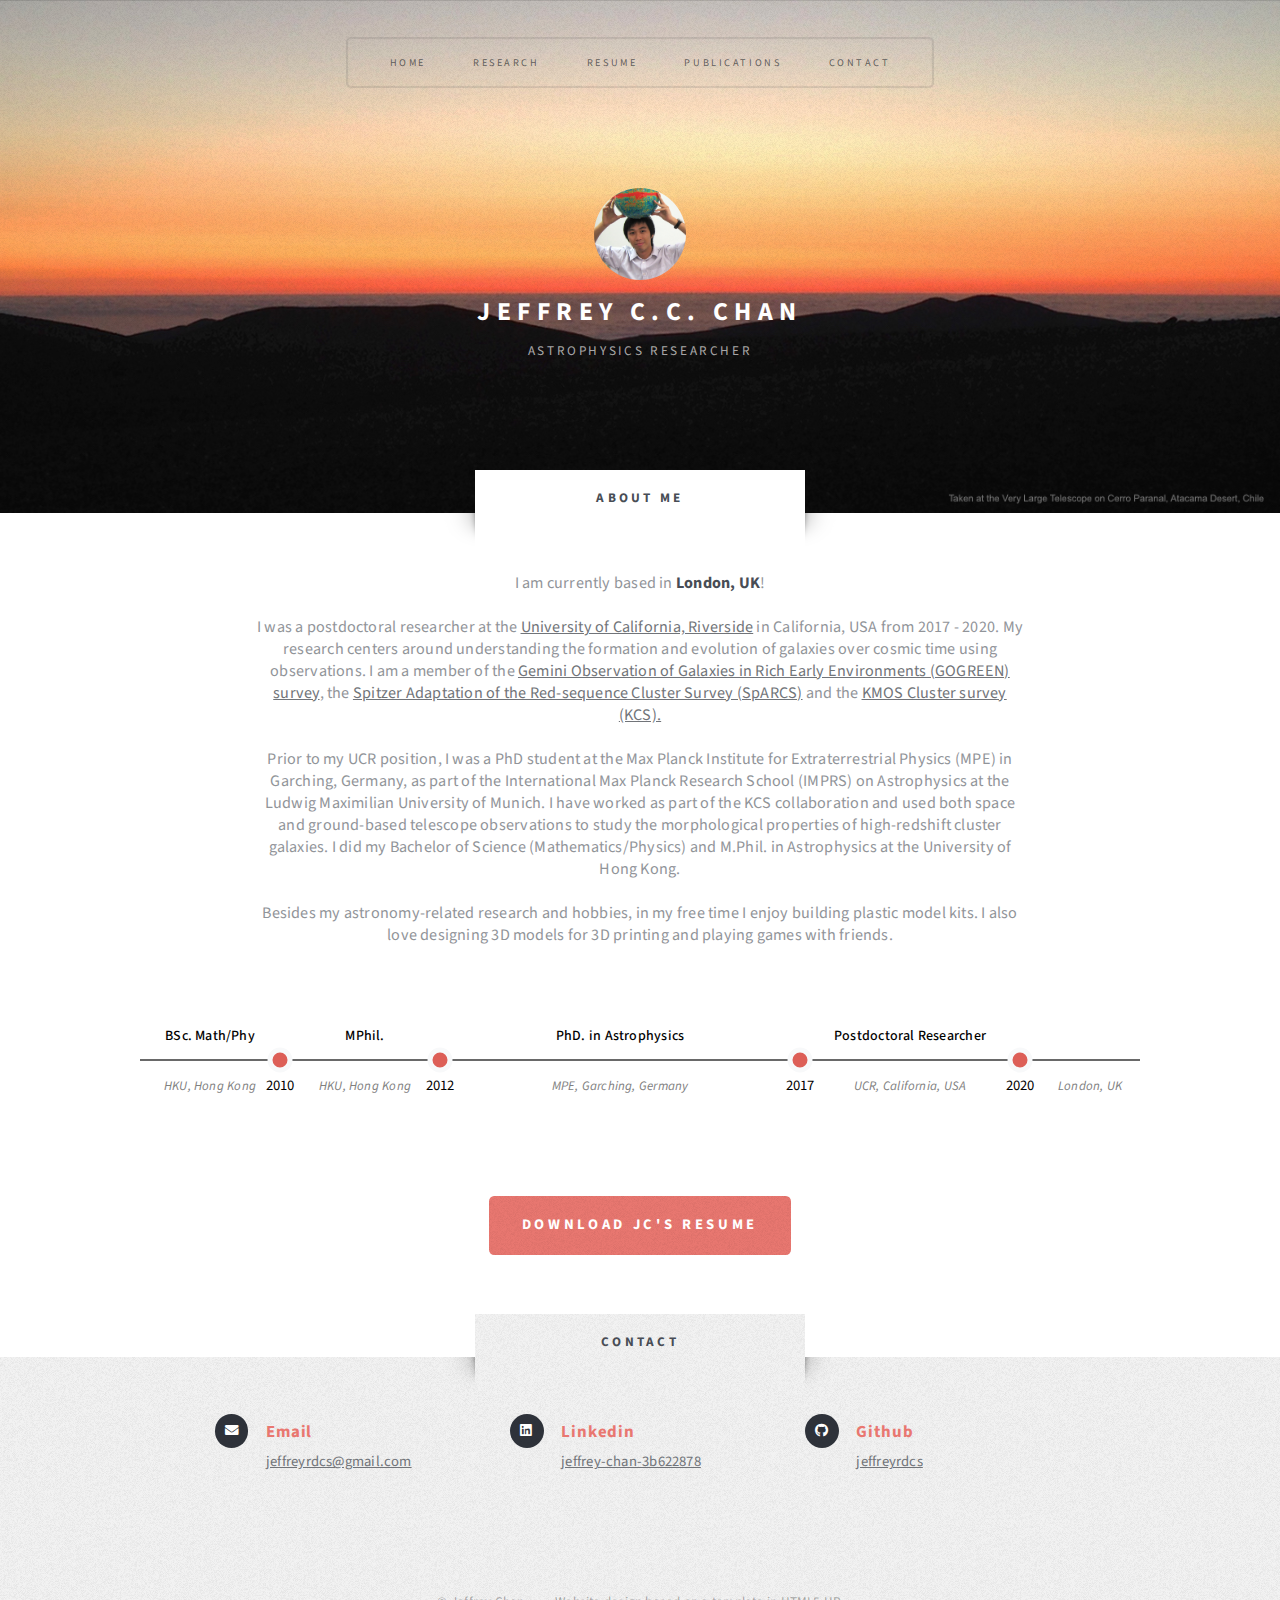
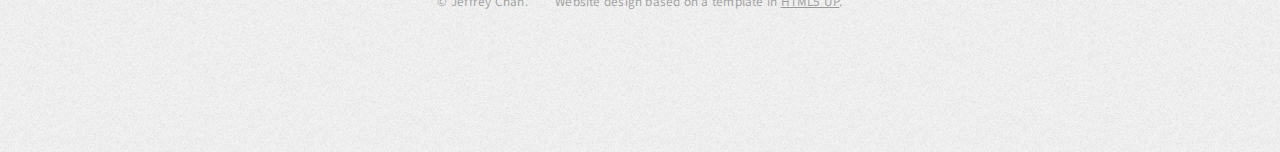
==== index.html @ 95fadc97 "Updated banner, added timeline" ====
<!DOCTYPE HTML>
<!--
	Escape Velocity by HTML5 UP
	html5up.net | @ajlkn
	Free for personal and commercial use under the CCA 3.0 license (html5up.net/license)
-->
<html>
	<head>
		<title>Dr. Jeffrey Chan</title>
		<meta charset="utf-8" />
		<meta name="viewport" content="width=device-width, initial-scale=1, user-scalable=no" />
		<link rel="icon" type="image/png" href="images/favicon.jpg" sizes="16x16" />
		<link rel="stylesheet" href="assets/css/main.css" />
	</head>

	<body class="homepage is-preload">
		<div id="page-wrapper">

			<!-- Header -->
				<section id="header" class="wrapper">

					<!-- Logo -->
						<div id="logo">
							<a href="https://jeffreyccchan.com/" class="image avatar"><img src="images/jchan_weblogo.jpg" alt="" /></a>
							<h1><a href="index.html">Jeffrey C.C. Chan</a></h1>
							<p>Astrophysics Researcher</p>
<!--                             <p>University of California, Riverside</p> -->
						</div>

					<!-- Nav -->
						<nav id="nav">
							<ul>
								<li class="current"><a href="index.html">Home</a></li>
								<li>
									<a href="research.html">Research</a>
									<ul>
										<li><a href="research.html#research_intro">Overview</a></li>
										<li><a href="research.html#research_faintrs">Faint red-sequence galaxies in clusters</a></li>
										<li><a href="research.html#research_masssize">Structural properties of passive galaxies</a></li>
										<li><a href="research.html#research_colorgrad">Color gradients of passive galaxies</a></li>
										<li><a href="research.html#research_ngc1275">Kinematics of the optical nebula in NGC 1275</a></li>
									</ul>
								</li>
								<li><a href="http://jeffreyrdcs.github.io/Resume_2021_J_Chan.pdf" target="_blank">Resume</a></li>
								<li><a href="publications.html">Publications</a></li>
<!-- 								<li><a href="portfolio.html">Portfolio</a></li> -->
								<li><a href="#contact">Contact</a></li>
							</ul>
						</nav>

				</section>




			<!-- Intro -->
				<section id="intro" class="wrapper style2">
					<div class="title">About Me</div>
					<div class="container">
						<p class="style3"> I am currently based in <b>London, UK</b>! </p><br>

						<p class="style3">I was a postdoctoral researcher at the <a href="https://astro.ucr.edu/members/postdocs/" target="_blank">University of California, Riverside</a> in California, USA from 2017 - 2020. My research centers around understanding the formation and evolution of galaxies over cosmic time using observations.
<!-- I am predominantly studying the effect of environment on galaxies in high-redshift galaxy clusters.  -->
						I am a member of the
						<a href="http://gogreensurvey.ca/" target="_blank">Gemini Observation of Galaxies in Rich Early Environments (GOGREEN) survey</a>, the <a href="https://faculty.ucr.edu/~gillianw/SpARCS/index.html" target="_blank">Spitzer Adaptation of the Red-sequence Cluster Survey (SpARCS)</a> and the <a href="https://ui.adsabs.harvard.edu/abs/2016ASPC..507..281H/abstract">KMOS Cluster survey (KCS).</a></p>
						<br>
						<p class="style3">Prior to my UCR position, I was a PhD student at the Max Planck Institute for Extraterrestrial Physics (MPE) in Garching, Germany, as part of the International Max Planck Research School (IMPRS) on Astrophysics at the Ludwig Maximilian University of Munich. I have worked as part of the KCS collaboration and used both space and ground-based telescope observations to study the morphological properties of high-redshift cluster galaxies. I did my Bachelor of Science (Mathematics/Physics) and M.Phil. in Astrophysics at the University of Hong Kong.</p>
<!-- 					 and worked on several research projects supervised by Dr. Jeremy Lim, such as studying the structure of the spectacular filamentary nebula of NGC 1275, the brightest central galaxy of the Perseus cluster. -->
						<br>
						<p class="style3">Besides my astronomy-related research and hobbies, in my free time I enjoy building plastic model kits. I also love designing 3D models for 3D printing and playing games with friends.</p>
					</div>

				    <div class="row hide-if-small" style="padding-top: 5%">
						<div class="col-12 text-center">
							<svg width="1000" height="100">
								<line x1="0" y1="50" x2="1000" y2="50" style="stroke:Dimgray; stroke-width:2" />

								<circle cx="140" cy="50" r="10" stroke="#f8f9fa" stroke-width="5" fill="#dd5f57" />
								<text text-anchor="middle" x="140" y="80" fill="black">2010</text>
								<text font-weight=500 font-size="14" text-anchor="middle" x="70" y="30">BSc. Math/Phy</text>
								<text style="font-style: italic" font-size="13" text-anchor="middle" x="70" y="80" fill="#808080">HKU, Hong Kong</text>

								<circle cx="300" cy="50" r="10" stroke="#f8f9fa" stroke-width="5" fill="#dd5f57" />
								<text text-anchor="middle" x="300" y="80" fill="black">2012</text>
								<text font-weight=500 font-size="14" text-anchor="middle" x="225" y="30">MPhil.</text>
								<text style="font-style: italic" font-size="13" text-anchor="middle" x="225" y="80" fill="#808080">HKU, Hong Kong</text>

								<circle cx="660" cy="50" r="10" stroke="#f8f9fa" stroke-width="5" fill="#dd5f57" />
								<text text-anchor="middle" x="660" y="80" fill="black">2017</text>
								<text font-weight=500 font-size="14" text-anchor="middle" x="480" y="30">PhD. in Astrophysics</text>
								<text style="font-style: italic" font-size="13" text-anchor="middle" x="480" y="80" fill="#808080">MPE, Garching, Germany</text>

								<circle cx="880" cy="50" r="10" stroke="#f8f9fa" stroke-width="5" fill="#dd5f57" />
								<text text-anchor="middle" x="880" y="80" fill="black">2020</text>
								<text font-weight=500 font-size="14" text-anchor="middle" x="770" y="30">Postdoctoral Researcher</text>
								<text style="font-style: italic" font-size="13" text-anchor="middle" x="770" y="80" fill="#808080">UCR, California, USA</text>

								<text font-weight=500 font-size="14" text-anchor="middle" x="950" y="30"></text>
								<text style="font-style: italic" font-size="13" text-anchor="middle" x="950" y="80" fill="#808080">London, UK</text>
				          </svg>
				    </div>

					<div class="container">
						<ul class="actions">
							<li><a href="http://jeffreyrdcs.github.io/Resume_2021_J_Chan.pdf" target="_blank" class="button style1 large">Download JC's Resume</a></li>
							<!-- Curriculum Vitae -->
						</ul>
					</div>





				</section>













			<!-- Footer -->
				<section id="contact" class="wrapper style3">
					<div class="title">Contact</div>
					<div class="container2">
						<div class="row">
							<div class="col-12 col-12-medium">

								<!-- Contact -->
									<section class="feature-list small">
										<div class="row">
											<div class="col-4 col-12-small">
												<section>
													<h3 class="icon solid fa-envelope">Email</h3>
<!-- 													<p> -->
														<a href="mailto: jeffreyrdcs@gmail.com">jeffreyrdcs@gmail.com</a>
<!-- 													</p> -->
<!-- 													<h3 class="icon solid fa-home class-one">Mailing Address</h3>
													<p>
														<strong>Dr. Jeffrey C. C. Chan</strong> <br /> 
														Pierce Hall 2213<br />
														University of California, Riverside<br />
														900 University Ave<br />
														Riverside, CA 92521<br />
														USA<br />
													</p> -->
												</section>
											</div>
											<div class="col-4 col-12-small">
												<section>
<!-- 													<h3 class="icon solid fa-envelope">Email</h3>
													<p>
														<a href="mailto: jeffreyrdcs@gmail.com">jeffreyrdcs AT gmail.com</a>
													</p>-->
													<h3 class="icon brands fa-linkedin">Linkedin</h3>
<!-- 													<p> -->
														<a href="https://www.linkedin.com/in/jeffrey-chan-3b622878/" target="_blank">jeffrey-chan-3b622878</a>
<!-- 													</p> -->
												</section>
											</div>

											<div class="col-4 col-12-small">
												<section>
													<h3 class="icon brands fa-github">Github</h3>
														<a href="https://github.com/jeffreyrdcs/" target="_blank">jeffreyrdcs</a>
												</section>
											</div>


										</div>
									</section>

							</div>
						</div>
						<div id="copyright">
							<ul>
								<li>&copy; Jeffrey Chan.</li><li>Website design based on a template in <a href="http://html5up.net">HTML5 UP</a>.</li>
							</ul>
						</div>
					</div>
				</section>

		</div>

		<!-- Scripts -->
			<script src="assets/js/jquery.min.js"></script>
			<script src="assets/js/jquery.dropotron.min.js"></script>
			<script src="assets/js/browser.min.js"></script>
			<script src="assets/js/breakpoints.min.js"></script>
			<script src="assets/js/util.js"></script>
			<script src="assets/js/main.js"></script>

	</body>
</html>
---- assets/css/main.css ----
@import url("fontawesome-all.min.css");
@import url("https://fonts.googleapis.com/css?family=Source+Sans+Pro:400,400italic,700,900");

/*
	Escape Velocity by HTML5 UP
	html5up.net | @ajlkn
	Free for personal and commercial use under the CCA 3.0 license (html5up.net/license)
*/

html, body, div, span, applet, object,
iframe, h1, h2, h3, h4, h5, h6, p, blockquote,
pre, a, abbr, acronym, address, big, cite,
code, del, dfn, em, img, ins, kbd, q, s, samp,
small, strike, strong, sub, sup, tt, var, b,
u, i, center, dl, dt, dd, ol, ul, li, fieldset,
form, label, legend, table, caption, tbody,
tfoot, thead, tr, th, td, article, aside,
canvas, details, embed, figure, figcaption,
footer, header, hgroup, menu, nav, output, ruby,
section, summary, time, mark, audio, video {
	margin: 0;
	padding: 0;
	border: 0;
	font-size: 100%;
	font: inherit;
	vertical-align: baseline;}

article, aside, details, figcaption, figure,
footer, header, hgroup, menu, nav, section {
	display: block;}

body {
	line-height: 1;
}

ol, ul {
	list-style: none;
}

blockquote, q {
	quotes: none;
}

	blockquote:before, blockquote:after, q:before, q:after {
		content: '';
		content: none;
	}

table {
	border-collapse: collapse;
	border-spacing: 0;
}

body {
	-webkit-text-size-adjust: none;
}

mark {
	background-color: transparent;
	color: inherit;
}

input::-moz-focus-inner {
	border: 0;
	padding: 0;
}

input, select, textarea {
	-moz-appearance: none;
	-webkit-appearance: none;
	-ms-appearance: none;
	appearance: none;
}

.figure { display: table; }


.figcaption { display: table-caption; caption-side: bottom ; }


/* Basic */

	@-ms-viewport {
		width: device-width;
	}

	html {
		box-sizing: border-box;
	}

	*, *:before, *:after {
		box-sizing: inherit;
	}

	body.is-preload *, body.is-preload *:before, body.is-preload *:after {
		-moz-animation: none !important;
		-webkit-animation: none !important;
		-ms-animation: none !important;
		animation: none !important;
		-moz-transition: none !important;
		-webkit-transition: none !important;
		-ms-transition: none !important;
		transition: none !important;
	}

	body, input, textarea, select {
		font-family: 'Source Sans Pro', sans-serif;
		font-weight: 400;
		color: #919499;
		font-size: 14pt;
		line-height: 1.75em;
		letter-spacing: 0.025em;
	}

	h1, h2, h3, h4, h5, h6 {
		font-weight: 700;
		color: #484d55;
	}

		h1 a, h2 a, h3 a, h4 a, h5 a, h6 a {
			color: inherit;
			text-decoration: none;
		}

	a {
		-moz-transition: color .25s ease-in-out;
		-webkit-transition: color .25s ease-in-out;
		-ms-transition: color .25s ease-in-out;
		transition: color .25s ease-in-out;
		text-decoration: underline;
		color: #717479;
	}

		a:hover {
			text-decoration: none;
		}

	strong, b {
		font-weight: 700;
		color: #484d55;
	}

	blockquote {
		border-left: solid 0.5em #ddd;
		padding: 1em 0 1em 2em;
		font-style: italic;
	}

	em, i {
		font-style: italic;
	}

	hr {
		border: 0;
		border-top: solid 1px #ddd;
		margin: 2em 0 2em 0;
	}

	sub {
		position: relative;
		top: 0.5em;
		font-size: 0.8em;
	}

	sup {
		position: relative;
		top: -0.5em;
		font-size: 0.8em;
	}

	.nobr {
		white-space: nowrap;
	}

	br.clear {
		clear: both;
	}

	p, ul, ol, dl, table, blockquote, form {
		margin-bottom: 2em;
	}

/* Container */

	.container {
		margin: 0 auto;
		max-width: 80%;
		width: 68em;
		text-align: center;
	}

		@media screen and (max-width: 1680px) {

			.container {
				width: 70em;
			}

		}

		@media screen and (max-width: 1280px) {

			.container {
				width: calc(100% - 100px);
			}

		}

		@media screen and (max-width: 980px) {

			.container {
				width: calc(100% - 100px);
			}

		}

		@media screen and (max-width: 736px) {

			.container {
				width: calc(100% - 40px);
			}

		}


	.container2 {
		margin: 0 auto;
		max-width: 100%;
		width: 68em;
	}

		@media screen and (max-width: 1680px) {

			.container2 {
				width: 70em;
			}

		}

		@media screen and (max-width: 1280px) {

			.container2 {
				width: calc(100% - 100px);
			}

		}

		@media screen and (max-width: 980px) {

			.container2 {
				width: calc(100% - 100px);
			}

		}

		@media screen and (max-width: 736px) {

			.container2 {
				width: calc(100% - 40px);
			}

		}


/* Row */

	.row {
		display: flex;
		flex-wrap: wrap;
		box-sizing: border-box;
		align-items: stretch;
	}

		.row > * {
			box-sizing: border-box;
		}

		.row.gtr-uniform > * > :last-child {
			margin-bottom: 0;
		}

		.row.aln-left {
			justify-content: flex-start;
		}

		.row.aln-center {
			justify-content: center;
		}

		.row.aln-right {
			justify-content: flex-end;
		}

		.row.aln-top {
			align-items: flex-start;
		}

		.row.aln-middle {
			align-items: center;
		}

		.row.aln-bottom {
			align-items: flex-end;
		}

		.row > .imp {
			order: -1;
		}

		.row > .col-1 {
			width: 8.33333%;
		}

		.row > .off-1 {
			margin-left: 8.33333%;
		}

		.row > .col-2 {
			width: 16.66667%;
		}

		.row > .off-2 {
			margin-left: 16.66667%;
		}

		.row > .col-3 {
			width: 25%;
		}

		.row > .off-3 {
			margin-left: 25%;
		}

		.row > .col-4 {
			width: 33.33333%;
		}

		.row > .off-4 {
			margin-left: 33.33333%;
		}

		.row > .col-5 {
			width: 41.66667%;
		}

		.row > .off-5 {
			margin-left: 41.66667%;
		}

		.row > .col-6 {
			width: 50%;
		}

		.row > .off-6 {
			margin-left: 50%;
		}

		.row > .col-7 {
			width: 58.33333%;
		}

		.row > .off-7 {
			margin-left: 58.33333%;
		}

		.row > .col-8 {
			width: 66.66667%;
		}

		.row > .off-8 {
			margin-left: 66.66667%;
		}

		.row > .col-9 {
			width: 75%;
		}

		.row > .off-9 {
			margin-left: 75%;
		}

		.row > .col-10 {
			width: 83.33333%;
		}

		.row > .off-10 {
			margin-left: 83.33333%;
		}

		.row > .col-11 {
			width: 91.66667%;
		}

		.row > .off-11 {
			margin-left: 91.66667%;
		}

		.row > .col-12 {
			width: 100%;
		}

		.row > .off-12 {
			margin-left: 100%;
		}

		.row.gtr-0 {
			margin-top: 0px;
			margin-left: 0px;
		}

			.row.gtr-0 > * {
				padding: 0px 0 0 0px;
			}

			.row.gtr-0.gtr-uniform {
				margin-top: 0px;
			}

				.row.gtr-0.gtr-uniform > * {
					padding-top: 0px;
				}

		.row.gtr-25 {
			margin-top: -12.5px;
			margin-left: -12.5px;
		}

			.row.gtr-25 > * {
				padding: 12.5px 0 0 12.5px;
			}

			.row.gtr-25.gtr-uniform {
				margin-top: -12.5px;
			}

				.row.gtr-25.gtr-uniform > * {
					padding-top: 12.5px;
				}

		.row.gtr-50 {
			margin-top: -25px;
			margin-left: -25px;
		}

			.row.gtr-50 > * {
				padding: 25px 0 0 25px;
			}

			.row.gtr-50.gtr-uniform {
				margin-top: -25px;
			}

				.row.gtr-50.gtr-uniform > * {
					padding-top: 25px;
				}

		.row {
			margin-top: -50px;
			margin-left: -50px;
		}

			.row > * {
				padding: 50px 0 0 50px;
			}

			.row.gtr-uniform {
				margin-top: -50px;
			}

				.row.gtr-uniform > * {
					padding-top: 50px;
				}

		.row.gtr-150 {
			margin-top: -75px;
			margin-left: -75px;
		}

			.row.gtr-150 > * {
				padding: 75px 0 0 75px;
			}

			.row.gtr-150.gtr-uniform {
				margin-top: -75px;
			}

				.row.gtr-150.gtr-uniform > * {
					padding-top: 75px;
				}

		.row.gtr-200 {
			margin-top: -100px;
			margin-left: -100px;
		}

			.row.gtr-200 > * {
				padding: 100px 0 0 100px;
			}

			.row.gtr-200.gtr-uniform {
				margin-top: -100px;
			}

				.row.gtr-200.gtr-uniform > * {
					padding-top: 100px;
				}

		@media screen and (max-width: 1680px) {

			.row {
				display: flex;
				flex-wrap: wrap;
				box-sizing: border-box;
				align-items: stretch;
			}

				.row > * {
					box-sizing: border-box;
				}

				.row.gtr-uniform > * > :last-child {
					margin-bottom: 0;
				}

				.row.aln-left {
					justify-content: flex-start;
				}

				.row.aln-center {
					justify-content: center;
				}

				.row.aln-right {
					justify-content: flex-end;
				}

				.row.aln-top {
					align-items: flex-start;
				}

				.row.aln-middle {
					align-items: center;
				}

				.row.aln-bottom {
					align-items: flex-end;
				}

				.row > .imp-xlarge {
					order: -1;
				}

				.row > .col-1-xlarge {
					width: 8.33333%;
				}

				.row > .off-1-xlarge {
					margin-left: 8.33333%;
				}

				.row > .col-2-xlarge {
					width: 16.66667%;
				}

				.row > .off-2-xlarge {
					margin-left: 16.66667%;
				}

				.row > .col-3-xlarge {
					width: 25%;
				}

				.row > .off-3-xlarge {
					margin-left: 25%;
				}

				.row > .col-4-xlarge {
					width: 33.33333%;
				}

				.row > .off-4-xlarge {
					margin-left: 33.33333%;
				}

				.row > .col-5-xlarge {
					width: 41.66667%;
				}

				.row > .off-5-xlarge {
					margin-left: 41.66667%;
				}

				.row > .col-6-xlarge {
					width: 50%;
				}

				.row > .off-6-xlarge {
					margin-left: 50%;
				}

				.row > .col-7-xlarge {
					width: 58.33333%;
				}

				.row > .off-7-xlarge {
					margin-left: 58.33333%;
				}

				.row > .col-8-xlarge {
					width: 66.66667%;
				}

				.row > .off-8-xlarge {
					margin-left: 66.66667%;
				}

				.row > .col-9-xlarge {
					width: 75%;
				}

				.row > .off-9-xlarge {
					margin-left: 75%;
				}

				.row > .col-10-xlarge {
					width: 83.33333%;
				}

				.row > .off-10-xlarge {
					margin-left: 83.33333%;
				}

				.row > .col-11-xlarge {
					width: 91.66667%;
				}

				.row > .off-11-xlarge {
					margin-left: 91.66667%;
				}

				.row > .col-12-xlarge {
					width: 100%;
				}

				.row > .off-12-xlarge {
					margin-left: 100%;
				}

				.row.gtr-0 {
					margin-top: 0px;
					margin-left: 0px;
				}

					.row.gtr-0 > * {
						padding: 0px 0 0 0px;
					}

					.row.gtr-0.gtr-uniform {
						margin-top: 0px;
					}

						.row.gtr-0.gtr-uniform > * {
							padding-top: 0px;
						}

				.row.gtr-25 {
					margin-top: -12.5px;
					margin-left: -12.5px;
				}

					.row.gtr-25 > * {
						padding: 12.5px 0 0 12.5px;
					}

					.row.gtr-25.gtr-uniform {
						margin-top: -12.5px;
					}

						.row.gtr-25.gtr-uniform > * {
							padding-top: 12.5px;
						}

				.row.gtr-50 {
					margin-top: -25px;
					margin-left: -25px;
				}

					.row.gtr-50 > * {
						padding: 25px 0 0 25px;
					}

					.row.gtr-50.gtr-uniform {
						margin-top: -25px;
					}

						.row.gtr-50.gtr-uniform > * {
							padding-top: 25px;
						}

				.row {
					margin-top: -50px;
					margin-left: -50px;
				}

					.row > * {
						padding: 50px 0 0 50px;
					}

					.row.gtr-uniform {
						margin-top: -50px;
					}

						.row.gtr-uniform > * {
							padding-top: 50px;
						}

				.row.gtr-150 {
					margin-top: -75px;
					margin-left: -75px;
				}

					.row.gtr-150 > * {
						padding: 75px 0 0 75px;
					}

					.row.gtr-150.gtr-uniform {
						margin-top: -75px;
					}

						.row.gtr-150.gtr-uniform > * {
							padding-top: 75px;
						}

				.row.gtr-200 {
					margin-top: -100px;
					margin-left: -100px;
				}

					.row.gtr-200 > * {
						padding: 100px 0 0 100px;
					}

					.row.gtr-200.gtr-uniform {
						margin-top: -100px;
					}

						.row.gtr-200.gtr-uniform > * {
							padding-top: 100px;
						}

		}

		@media screen and (max-width: 1280px) {

			.row {
				display: flex;
				flex-wrap: wrap;
				box-sizing: border-box;
				align-items: stretch;
			}

				.row > * {
					box-sizing: border-box;
				}

				.row.gtr-uniform > * > :last-child {
					margin-bottom: 0;
				}

				.row.aln-left {
					justify-content: flex-start;
				}

				.row.aln-center {
					justify-content: center;
				}

				.row.aln-right {
					justify-content: flex-end;
				}

				.row.aln-top {
					align-items: flex-start;
				}

				.row.aln-middle {
					align-items: center;
				}

				.row.aln-bottom {
					align-items: flex-end;
				}

				.row > .imp-large {
					order: -1;
				}

				.row > .col-1-large {
					width: 8.33333%;
				}

				.row > .off-1-large {
					margin-left: 8.33333%;
				}

				.row > .col-2-large {
					width: 16.66667%;
				}

				.row > .off-2-large {
					margin-left: 16.66667%;
				}

				.row > .col-3-large {
					width: 25%;
				}

				.row > .off-3-large {
					margin-left: 25%;
				}

				.row > .col-4-large {
					width: 33.33333%;
				}

				.row > .off-4-large {
					margin-left: 33.33333%;
				}

				.row > .col-5-large {
					width: 41.66667%;
				}

				.row > .off-5-large {
					margin-left: 41.66667%;
				}

				.row > .col-6-large {
					width: 50%;
				}

				.row > .off-6-large {
					margin-left: 50%;
				}

				.row > .col-7-large {
					width: 58.33333%;
				}

				.row > .off-7-large {
					margin-left: 58.33333%;
				}

				.row > .col-8-large {
					width: 66.66667%;
				}

				.row > .off-8-large {
					margin-left: 66.66667%;
				}

				.row > .col-9-large {
					width: 75%;
				}

				.row > .off-9-large {
					margin-left: 75%;
				}

				.row > .col-10-large {
					width: 83.33333%;
				}

				.row > .off-10-large {
					margin-left: 83.33333%;
				}

				.row > .col-11-large {
					width: 91.66667%;
				}

				.row > .off-11-large {
					margin-left: 91.66667%;
				}

				.row > .col-12-large {
					width: 100%;
				}

				.row > .off-12-large {
					margin-left: 100%;
				}

				.row.gtr-0 {
					margin-top: 0px;
					margin-left: 0px;
				}

					.row.gtr-0 > * {
						padding: 0px 0 0 0px;
					}

					.row.gtr-0.gtr-uniform {
						margin-top: 0px;
					}

						.row.gtr-0.gtr-uniform > * {
							padding-top: 0px;
						}

				.row.gtr-25 {
					margin-top: -8.75px;
					margin-left: -8.75px;
				}

					.row.gtr-25 > * {
						padding: 8.75px 0 0 8.75px;
					}

					.row.gtr-25.gtr-uniform {
						margin-top: -8.75px;
					}

						.row.gtr-25.gtr-uniform > * {
							padding-top: 8.75px;
						}

				.row.gtr-50 {
					margin-top: -17.5px;
					margin-left: -17.5px;
				}

					.row.gtr-50 > * {
						padding: 17.5px 0 0 17.5px;
					}

					.row.gtr-50.gtr-uniform {
						margin-top: -17.5px;
					}

						.row.gtr-50.gtr-uniform > * {
							padding-top: 17.5px;
						}

				.row {
					margin-top: -35px;
					margin-left: -35px;
				}

					.row > * {
						padding: 35px 0 0 35px;
					}

					.row.gtr-uniform {
						margin-top: -35px;
					}

						.row.gtr-uniform > * {
							padding-top: 35px;
						}

				.row.gtr-150 {
					margin-top: -52.5px;
					margin-left: -52.5px;
				}

					.row.gtr-150 > * {
						padding: 52.5px 0 0 52.5px;
					}

					.row.gtr-150.gtr-uniform {
						margin-top: -52.5px;
					}

						.row.gtr-150.gtr-uniform > * {
							padding-top: 52.5px;
						}

				.row.gtr-200 {
					margin-top: -70px;
					margin-left: -70px;
				}

					.row.gtr-200 > * {
						padding: 70px 0 0 70px;
					}

					.row.gtr-200.gtr-uniform {
						margin-top: -70px;
					}

						.row.gtr-200.gtr-uniform > * {
							padding-top: 70px;
						}

		}

		@media screen and (max-width: 980px) {

			.row {
				display: flex;
				flex-wrap: wrap;
				box-sizing: border-box;
				align-items: stretch;
			}

				.row > * {
					box-sizing: border-box;
				}

				.row.gtr-uniform > * > :last-child {
					margin-bottom: 0;
				}

				.row.aln-left {
					justify-content: flex-start;
				}

				.row.aln-center {
					justify-content: center;
				}

				.row.aln-right {
					justify-content: flex-end;
				}

				.row.aln-top {
					align-items: flex-start;
				}

				.row.aln-middle {
					align-items: center;
				}

				.row.aln-bottom {
					align-items: flex-end;
				}

				.row > .imp-medium {
					order: -1;
				}

				.row > .col-1-medium {
					width: 8.33333%;
				}

				.row > .off-1-medium {
					margin-left: 8.33333%;
				}

				.row > .col-2-medium {
					width: 16.66667%;
				}

				.row > .off-2-medium {
					margin-left: 16.66667%;
				}

				.row > .col-3-medium {
					width: 25%;
				}

				.row > .off-3-medium {
					margin-left: 25%;
				}

				.row > .col-4-medium {
					width: 33.33333%;
				}

				.row > .off-4-medium {
					margin-left: 33.33333%;
				}

				.row > .col-5-medium {
					width: 41.66667%;
				}

				.row > .off-5-medium {
					margin-left: 41.66667%;
				}

				.row > .col-6-medium {
					width: 50%;
				}

				.row > .off-6-medium {
					margin-left: 50%;
				}

				.row > .col-7-medium {
					width: 58.33333%;
				}

				.row > .off-7-medium {
					margin-left: 58.33333%;
				}

				.row > .col-8-medium {
					width: 66.66667%;
				}

				.row > .off-8-medium {
					margin-left: 66.66667%;
				}

				.row > .col-9-medium {
					width: 75%;
				}

				.row > .off-9-medium {
					margin-left: 75%;
				}

				.row > .col-10-medium {
					width: 83.33333%;
				}

				.row > .off-10-medium {
					margin-left: 83.33333%;
				}

				.row > .col-11-medium {
					width: 91.66667%;
				}

				.row > .off-11-medium {
					margin-left: 91.66667%;
				}

				.row > .col-12-medium {
					width: 100%;
				}

				.row > .off-12-medium {
					margin-left: 100%;
				}

				.row.gtr-0 {
					margin-top: 0px;
					margin-left: 0px;
				}

					.row.gtr-0 > * {
						padding: 0px 0 0 0px;
					}

					.row.gtr-0.gtr-uniform {
						margin-top: 0px;
					}

						.row.gtr-0.gtr-uniform > * {
							padding-top: 0px;
						}

				.row.gtr-25 {
					margin-top: -12.5px;
					margin-left: -12.5px;
				}

					.row.gtr-25 > * {
						padding: 12.5px 0 0 12.5px;
					}

					.row.gtr-25.gtr-uniform {
						margin-top: -12.5px;
					}

						.row.gtr-25.gtr-uniform > * {
							padding-top: 12.5px;
						}

				.row.gtr-50 {
					margin-top: -25px;
					margin-left: -25px;
				}

					.row.gtr-50 > * {
						padding: 25px 0 0 25px;
					}

					.row.gtr-50.gtr-uniform {
						margin-top: -25px;
					}

						.row.gtr-50.gtr-uniform > * {
							padding-top: 25px;
						}

				.row {
					margin-top: -50px;
					margin-left: -50px;
				}

					.row > * {
						padding: 50px 0 0 50px;
					}

					.row.gtr-uniform {
						margin-top: -50px;
					}

						.row.gtr-uniform > * {
							padding-top: 50px;
						}

				.row.gtr-150 {
					margin-top: -75px;
					margin-left: -75px;
				}

					.row.gtr-150 > * {
						padding: 75px 0 0 75px;
					}

					.row.gtr-150.gtr-uniform {
						margin-top: -75px;
					}

						.row.gtr-150.gtr-uniform > * {
							padding-top: 75px;
						}

				.row.gtr-200 {
					margin-top: -100px;
					margin-left: -100px;
				}

					.row.gtr-200 > * {
						padding: 100px 0 0 100px;
					}

					.row.gtr-200.gtr-uniform {
						margin-top: -100px;
					}

						.row.gtr-200.gtr-uniform > * {
							padding-top: 100px;
						}

		}

		@media screen and (max-width: 736px) {

			.row {
				display: flex;
				flex-wrap: wrap;
				box-sizing: border-box;
				align-items: stretch;
			}

				.row > * {
					box-sizing: border-box;
				}

				.row.gtr-uniform > * > :last-child {
					margin-bottom: 0;
				}

				.row.aln-left {
					justify-content: flex-start;
				}

				.row.aln-center {
					justify-content: center;
				}

				.row.aln-right {
					justify-content: flex-end;
				}

				.row.aln-top {
					align-items: flex-start;
				}

				.row.aln-middle {
					align-items: center;
				}

				.row.aln-bottom {
					align-items: flex-end;
				}

				.row > .imp-small {
					order: -1;
				}

				.row > .col-1-small {
					width: 8.33333%;
				}

				.row > .off-1-small {
					margin-left: 8.33333%;
				}

				.row > .col-2-small {
					width: 16.66667%;
				}

				.row > .off-2-small {
					margin-left: 16.66667%;
				}

				.row > .col-3-small {
					width: 25%;
				}

				.row > .off-3-small {
					margin-left: 25%;
				}

				.row > .col-4-small {
					width: 33.33333%;
				}

				.row > .off-4-small {
					margin-left: 33.33333%;
				}

				.row > .col-5-small {
					width: 41.66667%;
				}

				.row > .off-5-small {
					margin-left: 41.66667%;
				}

				.row > .col-6-small {
					width: 50%;
				}

				.row > .off-6-small {
					margin-left: 50%;
				}

				.row > .col-7-small {
					width: 58.33333%;
				}

				.row > .off-7-small {
					margin-left: 58.33333%;
				}

				.row > .col-8-small {
					width: 66.66667%;
				}

				.row > .off-8-small {
					margin-left: 66.66667%;
				}

				.row > .col-9-small {
					width: 75%;
				}

				.row > .off-9-small {
					margin-left: 75%;
				}

				.row > .col-10-small {
					width: 83.33333%;
				}

				.row > .off-10-small {
					margin-left: 83.33333%;
				}

				.row > .col-11-small {
					width: 91.66667%;
				}

				.row > .off-11-small {
					margin-left: 91.66667%;
				}

				.row > .col-12-small {
					width: 100%;
				}

				.row > .off-12-small {
					margin-left: 100%;
				}

				.row.gtr-0 {
					margin-top: 0px;
					margin-left: 0px;
				}

					.row.gtr-0 > * {
						padding: 0px 0 0 0px;
					}

					.row.gtr-0.gtr-uniform {
						margin-top: 0px;
					}

						.row.gtr-0.gtr-uniform > * {
							padding-top: 0px;
						}

				.row.gtr-25 {
					margin-top: -7.5px;
					margin-left: -7.5px;
				}

					.row.gtr-25 > * {
						padding: 7.5px 0 0 7.5px;
					}

					.row.gtr-25.gtr-uniform {
						margin-top: -7.5px;
					}

						.row.gtr-25.gtr-uniform > * {
							padding-top: 7.5px;
						}

				.row.gtr-50 {
					margin-top: -15px;
					margin-left: -15px;
				}

					.row.gtr-50 > * {
						padding: 15px 0 0 15px;
					}

					.row.gtr-50.gtr-uniform {
						margin-top: -15px;
					}

						.row.gtr-50.gtr-uniform > * {
							padding-top: 15px;
						}

				.row {
					margin-top: -30px;
					margin-left: -30px;
				}

					.row > * {
						padding: 30px 0 0 30px;
					}

					.row.gtr-uniform {
						margin-top: -30px;
					}

						.row.gtr-uniform > * {
							padding-top: 30px;
						}

				.row.gtr-150 {
					margin-top: -45px;
					margin-left: -45px;
				}

					.row.gtr-150 > * {
						padding: 45px 0 0 45px;
					}

					.row.gtr-150.gtr-uniform {
						margin-top: -45px;
					}

						.row.gtr-150.gtr-uniform > * {
							padding-top: 45px;
						}

				.row.gtr-200 {
					margin-top: -60px;
					margin-left: -60px;
				}

					.row.gtr-200 > * {
						padding: 60px 0 0 60px;
					}

					.row.gtr-200.gtr-uniform {
						margin-top: -60px;
					}

						.row.gtr-200.gtr-uniform > * {
							padding-top: 60px;
						}

		}

/* Section/Article */

	section,
	article {
		margin: 0 0 4em 0;
	}

	section > :last-child,
	article > :last-child,
	section:last-child,
	article:last-child {
		margin-bottom: 0;
	}

	header.style1 {
		text-align: center;
		padding: 3em 0 3em 0;
	}

		header.style1 h2 {
			font-weight: 700;
			font-size: 2em;
			letter-spacing: 0.075em;
			line-height: 1.5em;
		}

		header.style1 p {
			color: #b1b4b9;
			display: block;
			margin: 1.15em 0 0 0;
			font-size: 1.3em;
			letter-spacing: 0.075em;
			line-height: 1.5em;
		}

/* Table */

	table {
		width: 100%;
	}

		table.default {
			width: 100%;
		}

			table.default tbody tr:nth-child(2n+2) {
				background: #f4f4f4;
			}

			table.default td {
				padding: 0.5em 1em 0.5em 1em;
			}

			table.default th {
				text-align: left;
				font-weight: 400;
				padding: 0.5em 1em 0.5em 1em;
			}

			table.default thead {
				background: #484d55;
				color: #fff;
			}

			table.default tfoot {
				background: #eee;
			}

/* Form */

	form label {
		display: block;
		font-weight: 700;
		color: #484d55;
		margin: 0.25em 0 0.5em 0;
	}

	form input[type="text"],
	form input[type="email"],
	form input[type="password"],
	form select,
	form textarea {
		-moz-transition: all .25s ease-in-out;
		-webkit-transition: all .25s ease-in-out;
		-ms-transition: all .25s ease-in-out;
		transition: all .25s ease-in-out;
		-webkit-appearance: none;
		display: block;
		border: 0;
		background: #eee;
		box-shadow: inset 0px 0px 1px 0px #a0a1a7;
		border-radius: 0.35em;
		width: 100%;
		padding: 0.75em 1em 0.75em 1em;
	}

		form input[type="text"]:focus,
		form input[type="email"]:focus,
		form input[type="password"]:focus,
		form select:focus,
		form textarea:focus {
			background: #f8f8f8;
		}

	form input[type="text"],
	form input[type="email"]
	input[type="password"] {
		line-height: 1em;
	}

	form select {
		line-height: 1em;
	}

	form textarea {
		min-height: 8em;
	}

	form ul.actions {
		margin-top: 0;
	}

	form ::-webkit-input-placeholder {
		color: #555 !important;
		font-style: italic;
		line-height: 1.35em;
	}

	form :-moz-placeholder {
		color: #555 !important;
		font-style: italic;
	}

	form ::-moz-placeholder {
		color: #555 !important;
		font-style: italic;
	}

	form :-ms-input-placeholder {
		color: #555 !important;
		font-style: italic;
	}

	form ::-moz-focus-inner {
		border: 0;
	}

/* Image */

	.image {
		display: inline-block;
	}

		.image img {
			display: block;
			width: 100%;
		}

		.image.fit {
			display: block;
			width: 100%;
		}

		.image.left {
			float: left;
			margin: 0 2em 2em 0;
		}

		.image.centered {
			display: block;
			margin: 0 0 2em 0;
		}

			.image.centered img {
				margin: 0 auto;
				width: auto;
			}

		.image.featured {
			display: block;
			width: 100%;
			margin: 0 0 2em 0;
		}

		.image.avatar {
			border-radius: 100%;
		}

			.image.avatar:before {
				display: none;
			}

			.image.avatar img {
				border-radius: 100%;
				width: 100%;
			}

/* Button */

	input[type="button"],
	input[type="submit"],
	input[type="reset"],
	button,
	.button {
		-moz-transition: all .25s ease-in-out;
		-webkit-transition: all .25s ease-in-out;
		-ms-transition: all .25s ease-in-out;
		transition: all .25s ease-in-out;
		display: inline-block;
		background: #444;
		text-align: center;
		text-transform: uppercase;
		font-weight: 700;
		letter-spacing: 0.25em;
		text-decoration: none;
		border-radius: 0.35em;
		border: 0;
		outline: 0;
		cursor: pointer;
		padding: 0 2.25em 0 2.25em;
		font-size: 0.9em;
		min-width: 12em;
		height: 4em;
		line-height: 4em;
	}

		input[type="button"]:hover,
		input[type="submit"]:hover,
		input[type="reset"]:hover,
		button:hover,
		.button:hover {
			background-color: #f98780;
		}

		input[type="button"].large,
		input[type="submit"].large,
		input[type="reset"].large,
		button.large,
		.button.large {
			font-size: 1em;
			min-width: 14em;
		}

		input[type="button"].style1,
		input[type="submit"].style1,
		input[type="reset"].style1,
		button.style1,
		.button.style1 {
			background: #e97770 url("images/overlay.png");
			color: #fff;
		}

			input[type="button"].style1:hover,
			input[type="submit"].style1:hover,
			input[type="reset"].style1:hover,
			button.style1:hover,
			.button.style1:hover {
				background-color: #f98780;
			}

			input[type="button"].style1:active,
			input[type="submit"].style1:active,
			input[type="reset"].style1:active,
			button.style1:active,
			.button.style1:active {
				background-color: #d96760;
			}

		input[type="button"].style2,
		input[type="submit"].style2,
		input[type="reset"].style2,
		button.style2,
		.button.style2 {
			background: none;
			color: #606167;
			box-shadow: inset 0px 0px 2px 0px #a0a1a7;
		}

			input[type="button"].style2:hover,
			input[type="submit"].style2:hover,
			input[type="reset"].style2:hover,
			button.style2:hover,
			.button.style2:hover {
				box-shadow: inset 0px 0px 2px 0px #606167;
			}

			input[type="button"].style2:active,
			input[type="submit"].style2:active,
			input[type="reset"].style2:active,
			button.style2:active,
			.button.style2:active {
				box-shadow: inset 0px 0px 2px 0px #202127;
			}

		input[type="button"].style3,
		input[type="submit"].style3,
		input[type="reset"].style3,
		button.style3,
		.button.style3 {
			background: #2f333b url("images/overlay.png");
			color: #fff;
		}

			input[type="button"].style3:hover,
			input[type="submit"].style3:hover,
			input[type="reset"].style3:hover,
			button.style3:hover,
			.button.style3:hover {
				background-color: #3f434b;
			}

			input[type="button"].style3:active,
			input[type="submit"].style3:active,
			input[type="reset"].style3:active,
			button.style3:active,
			.button.style3:active {
				background-color: #1f232b;
			}

/* List */

	ul {
		list-style: disc;
		padding-left: 1em;
	}

		ul li {
			padding-left: 0.5em;
		}

		ul.style2 {
			list-style: none;
			padding-left: 0;
		}

			ul.style2 li {
				border-top: solid 1px #eee;
				padding: 1.5em 0 0 0;
				margin: 1.5em 0 0 0;
			}

				ul.style2 li:first-child {
					border-top: 0;
					padding-top: 0;
					margin-top: 0;
				}

		ul.style3 {
			list-style: none;
			padding-left: 0;
		}

			ul.style3 li {
				border-top: solid 1px #eee;
				padding: 0.5em 0 0 0;
				margin: 0.5em 0 0 0;
			}

				ul.style3 li:first-child {
					border-top: 0;
					padding-top: 0;
					margin-top: 0;
				}

	ol {
		list-style: decimal;
		padding-left: 1.25em;
	}

		ol li {
			padding-left: 0.25em;
		}

/* Actions */

	ul.actions {
		list-style: none;
		padding-left: 0;
		margin: 3em 0 0 0;
	}

		ul.actions li {
			display: inline-block;
			margin: 0 0.75em 0 0.75em;
			padding-left: 0;
		}

			ul.actions li:first-child {
				margin-left: 0;
			}

			ul.actions li:last-child {
				margin-right: 0;
			}

		ul.actions.special {
			text-align: center;
		}

/* Journey bar */
	@media only screen and (max-width: 1026px) {
	    .hide-if-small {
	        display: none;
	    }
	}


/* Feature List */

	.feature-list {
		max-width: 58em;
		margin-left: auto;
		margin-right: auto;
		position: relative;
		top: 0.75em;
	}

		.feature-list section {
			border-top: solid 1px #eee;
			padding-top: 3em;
			padding-left: 5em;
			position: relative;
		}

		@media screen and (min-width: 981px) {

			.feature-list > .row > :nth-child(-n + 3) > section {
				border-top: 0;
				padding-top: 0;
			}

		}

		.feature-list h3 {
			color: #e97770 !important;
			margin: -0.35em 0 0.5em 0;
			font-size: 1.15em;
			letter-spacing: 0.05em;
		}

			.feature-list h3:before {
				display: block;
				color: #fff;
				background: #2f333b url("images/overlay.png");
				border-radius: 2.5em;
				text-align: center;
				width: 2.5em;
				height: 2.5em;
				line-height: 2.5em;
				margin-right: 0.75em;
				position: absolute;
				left: 0;
				margin-top: -0.5em;
			}

		.feature-list.small section {
			padding-left: 3.5em;
		}

		.feature-list.small h3:before {
			font-size: 0.8em;
		}

/* Icons */

	.icon {
		text-decoration: none;
		text-decoration: none;
	}

		.icon:before {
			-moz-osx-font-smoothing: grayscale;
			-webkit-font-smoothing: antialiased;
			display: inline-block;
			font-style: normal;
			font-variant: normal;
			text-rendering: auto;
			line-height: 1;
			text-transform: none !important;
			font-family: 'Font Awesome 5 Free';
			font-weight: 400;
		}

		.icon:before {
			line-height: inherit;
			font-size: 1.25em;
		}

		.icon > .label {
			display: none;
		}

		.icon.solid:before {
			font-weight: 900;
		}

		.icon.brands:before {
			font-family: 'Font Awesome 5 Brands';
		}

/* Box */

	.box header {
		margin: 0 0 1.5em 0;
	}

		.box header.style1 {
			position: relative;
			margin: -0.5em 0 0 0;
			padding-top: 0;
		}

	.box h2 {
		margin: 0 0 0.75em 0;
		font-size: 1.15em;
		letter-spacing: 0.05em;
	}

	.box h3 {
		margin: 0 0 0.5em 0;
		font-size: 1em;
		font-weight: 600;
		letter-spacing: 0.05em;
	}

	.box.post-excerpt .image.left {
		position: relative;
		top: 0.5em;
		width: 5em;
	}

	.box.post-excerpt h3, .box.post-excerpt p {
		margin-left: 7em;
	}

/* Wrapper */

	.wrapper {
		position: relative;
		padding: 6em 0 9em 0;
	}

		.wrapper .title {
			position: absolute;
			top: 0;
			left: 50%;
			text-align: center;
			text-transform: uppercase;
			display: block;
			font-weight: 700;
			letter-spacing: 0.25em;
			font-size: 0.9em;
			width: 25em;
			height: 3.25em;
			top: -3.25em;
			line-height: 3.25em;
			margin-bottom: -3.25em;
			margin-left: -12.5em;
			padding-top: 0.5em;
		}

			.wrapper .title:before {
				content: '';
				position: absolute;
				bottom: -38px;
				left: -35px;
				width: 35px;
				height: 38px;
				background: url("images/shadow.png");
			}

			.wrapper .title:after {
				-moz-transform: scaleX(-1);
				-webkit-transform: scaleX(-1);
				-ms-transform: scaleX(-1);
				transform: scaleX(-1);
				content: '';
				position: absolute;
				bottom: -38px;
				right: -35px;
				width: 35px;
				height: 38px;
				background: url("images/shadow.png");
			}

		.wrapper.style1 {
			background: #e97770 url("images/overlay.png");
			color: #eee;
			color: rgba(255, 255, 255, 0.75);
		}

			.wrapper.style1 .title {
				background: #e97770 url("images/overlay.png");
				color: #fff;
			}

			.wrapper.style1 h1, .wrapper.style1 h2, .wrapper.style1 h3, .wrapper.style1 h4, .wrapper.style1 h5, .wrapper.style1 h6, .wrapper.style1 strong, .wrapper.style1 b, .wrapper.style1 a {
				color: #fff;
			}

		.wrapper.style2 {
			background: #fff;
		}

			.wrapper.style2 .title {
				background: #fff;
				color: #484d55;
			}

		.wrapper.style3 {
			background: #f3f3f3 url("images/overlay.png");
		}

			.wrapper.style3 .title {
				background: #f3f3f3 url("images/overlay.png");
				color: #484d55;
			}

			.wrapper.style3 .image {
				border: solid 10px #fff;
			}

/* Page Wrapper */

	#page-wrapper > section {
		margin-bottom: 0;
	}

/* Header */

	#header {
		display: -moz-flex;
		display: -webkit-flex;
		display: -ms-flex;
		display: flex;
		-moz-align-items: center;
		-webkit-align-items: center;
		-ms-align-items: center;
		align-items: center;
		-moz-justify-content: center;
		-webkit-justify-content: center;
		-ms-justify-content: center;
		justify-content: center;
		position: relative;
		height: 24em;
		background: url("../../images/banner.jpg") center center;
		background-size: cover;
		padding: 0;
	}

		#header:before {
			content: '';
			position: absolute;
			top: 0;
			left: 0;
			width: 100%;
			height: 100%;
			background: url("images/overlay.png");
		}

		.homepage #header {
			height: 35em;
		}

		#header .image.avatar {
			margin: 0 0 1em 0;
			width: 6.25em;
		}

/* Logo */

	#logo {
		width: 100%;
		text-align: center;
		position: relative;
		top: 1.5em;
	}

		#logo h1 {
			font-weight: 700;
			text-transform: uppercase;
			color: #fff;
			font-size: 2em;
			letter-spacing: 0.25em;
		}

		#logo p {
/*			color: #eee;*/
			color: rgba(255, 255, 255, 0.65);
			text-transform: uppercase;
			margin: 1.25em 0 0 0;
			display: block;
			letter-spacing: 0.2em;
			font-size: 0.9em;
		}

/* Nav */

	#nav {
		position: absolute;
		display: block;
		top: 2.5em;
		left: 0;
		width: 100%;
		text-align: center;
	}

		#nav > ul {
			display: inline-block;
			border-radius: 0.35em;
			box-shadow: inset 0px 0px 1px 2px rgba(83, 83, 83, 0.15);
/*			box-shadow: inset 0px 0px 1px 1px rgba(255, 255, 255, 0.25);*/
			padding: 0 1.5em 0 1.5em;
		}

			#nav > ul > li {
				display: inline-block;
				text-align: center;
				padding: 0 1.5em 0 1.5em;
			}

				#nav > ul > li > ul {
					display: none;
				}

				#nav > ul > li > a, #nav > ul > li > span {
					display: block;
					color: rgba(73, 73, 73, 0.85);
/*					color: rgba(255, 255, 255, 0.95);*/
					text-transform: uppercase;
					text-decoration: none;
					font-size: 0.7em;
					letter-spacing: 0.25em;
					height: 5em;
					line-height: 5em;
					-moz-transition: all .25s ease-in-out;
					-webkit-transition: all .25s ease-in-out;
					-o-transition: all .25s ease-in-out;
					-ms-transition: all .25s ease-in-out;
					transition: all .25s ease-in-out;
					outline: 0;
				}

				#nav > ul > li:hover > a {
					color: #ffffff;
				}

				#nav > ul > li.active > a, #nav > ul > li.active > span {
					color: #ffffff;
				}

	.dropotron {
		background: #222835 url("images/overlay.png");
		background-color: rgba(44, 50, 63, 0.925);
		padding: 1.25em 1em 1.25em 1em;
		border-radius: 0.35em;
		box-shadow: inset 0px 0px 1px 1px rgba(255, 255, 255, 0.25);
		min-width: 12em;
		text-align: left;
		margin-top: -1.25em;
		margin-left: -1px;
		list-style: none;
	}

		.dropotron.level-0 {
			margin-top: -1px;
			margin-left: 0;
			border-top-left-radius: 0;
			border-top-right-radius: 0;
		}

		.dropotron a, .dropotron span {
			-moz-transition: all .25s ease-in-out;
			-webkit-transition: all .25s ease-in-out;
			-ms-transition: all .25s ease-in-out;
			transition: all .25s ease-in-out;
			display: block;
			color: #eee;
			color: rgba(255, 255, 255, 0.75);
			text-transform: uppercase;
			text-decoration: none;
			font-size: 0.7em;
			letter-spacing: 0.25em;
			border-top: solid 1px rgba(255, 255, 255, 0.15);
			line-height: 3em;
		}

		.dropotron li {
			padding-left: 0;
		}

			.dropotron li:first-child a, .dropotron li:first-child span {
				border-top: 0;
			}

			.dropotron li:hover > a, .dropotron li:hover > span {
				color: #fff;
			}

/* Intro */

	#intro {
		padding-bottom: 8em;
		text-align: center;
	}

		#intro p.style1 {
			font-size: 1.5em;
			letter-spacing: 0.075em;
		}

		#intro p.style2 {
			font-weight: 700;
			color: #fff;
			border-radius: 0.35em;
			box-shadow: inset 0px 0px 1px 1px rgba(255, 255, 255, 0.25);
			font-size: 2.75em;
			letter-spacing: 0.075em;
			line-height: 1.35em;
			padding: 1em 0 1em 0;
			margin-bottom: 1em;
		}

			#intro p.style2 a {
				color: inherit;
				text-decoration: none;
			}

		#intro p.style3 {
			font-size: 1.1em;
			width: 48em;
			margin: 0 auto;
		}

/* Features */

	#features header.style1 {
		padding-bottom: 5em;
	}

	#features ul.actions {
		margin-top: 5em;
	}

/* Highlights */

	#highlights .highlight {
		text-align: center;
	}

		#highlights .highlight h3 {
			color: #e97770;
			margin: 0 0 0.75em 0;
			font-size: 1.15em;
			letter-spacing: 0.05em;
		}

/* Main */

/* Footer */

	#footer {
		background: #282b34 url("images/overlay.png");
		color: #eee;
		color: rgba(255, 255, 255, 0.5);
		padding-bottom: 6em;
	}

		#footer h1, #footer h2, #footer h3, #footer h4, #footer h5, #footer h6, #footer strong, #footer b, #footer a {
			color: #fff;
		}

		#footer hr {
			border-top-color: #333;
			border-top-color: rgba(255, 255, 255, 0.05);
		}

		#footer form input[type="text"],
		#footer form input[type="email"],
		#footer form input[type="password"],
		#footer form select,
		#footer form textarea {
			background: #ccc;
			box-shadow: none;
		}

			#footer form input[type="text"]:focus,
			#footer form input[type="email"]:focus,
			#footer form input[type="password"]:focus,
			#footer form select:focus,
			#footer form textarea:focus {
				background: #fff;
			}

		#footer input[type="button"],
		#footer input[type="submit"],
		#footer input[type="reset"],
		#footer button,
		#footer .button {
			color: #fff;
			box-shadow: inset 0px 0px 2px 0px rgba(255, 255, 255, 0.5);
		}

			#footer input[type="button"]:hover,
			#footer input[type="submit"]:hover,
			#footer input[type="reset"]:hover,
			#footer button:hover,
			#footer .button:hover {
				color: #fff;
				box-shadow: inset 0px 0px 2px 0px rgba(255, 255, 255, 0.65);
			}

			#footer input[type="button"]:active,
			#footer input[type="submit"]:active,
			#footer input[type="reset"]:active,
			#footer button:active,
			#footer .button:active {
				box-shadow: inset 0px 0px 2px 0px rgba(255, 255, 255, 0.75);
			}

			#footer input[type="button"].style2:active,
			#footer input[type="submit"].style2:active,
			#footer input[type="reset"].style2:active,
			#footer button.style2:active,
			#footer .button.style2:active {
				box-shadow: inset 0px 0px 2px 0px rgba(255, 255, 255, 0.75);
			}

		#footer .title {
			background: #282b34 url("images/overlay.png");
			color: #eee;
		}

		#footer header.style1 {
			padding-bottom: 6em;
			margin-bottom: 6em;
			border-bottom: solid 1px rgba(255, 255, 255, 0.05);
		}

			#footer header.style1 h2 {
				color: #fff;
			}

			#footer header.style1 .p {
				color: inherit;
			}

		#footer .feature-list {
			max-width: 100%;
		}

			#footer .feature-list section {
				border-top-color: rgba(255, 255, 255, 0.05);
			}

			#footer .feature-list h3:before {
				background: #3d4249 url("images/overlay.png");
			}

/* Copyright */

	#copyright {
		text-align: center;
		padding-top: 6em;
		margin-top: 6em;
		border-top: solid 1px rgba(255, 255, 255, 0.05);
	}

		#copyright ul {
			display: inline-block;
			border-radius: 0.35em;
			box-shadow: inset 0px 0px 1px 1px rgba(255, 255, 255, 0.05);
			color: #aaa;
			color: rgba(0, 0, 0, 0.35);
			padding: 0.75em 2em;
			font-size: 0.9em;
		}

			#copyright ul li {
				display: inline-block;
				margin-left: 1em;
				padding-left: 1em;
				border-left: solid 1px #333;
				border-left-color: rgba(255, 255, 255, 0.05);
			}

				#copyright ul li:first-child {
					border-left: 0;
					margin-left: 0;
					padding-left: 0;
				}

		#copyright a {
			color: inherit;
		}

			#copyright a:hover {
				color: #fff;
			}

/* XLarge */

	@media screen and (max-width: 1680px) {

		/* Basic */

			body, input, textarea, select {
				font-size: 12pt;
			}

	}

/* Large */

	@media screen and (max-width: 1280px) {

		/* Basic */

			body, input, select, textarea {
				font-size: 11pt;
				line-height: 1.5em;
				letter-spacing: 0.015em;
			}

		/* Wrapper */

			.wrapper {
				padding: 4em 0 7em 0;
			}

		/* Logo */

			#logo {
				margin-top: -0.5em !important;
			}

				#logo h1 {
					font-size: 1.75em;
				}

		/* Intro */

			#intro {
				padding-bottom: 7em;
			}

				#intro p.style1 {
					font-size: 1.25em;
				}

				#intro p.style2 {
					font-size: 2.25em;
				}

		/* Footer */

			#footer {
				padding-bottom: 4em;
			}

				#footer header.style1 {
					padding-bottom: 4em;
					margin-bottom: 4em;
					border-bottom: solid 1px rgba(255, 255, 255, 0.05);
				}

		/* Copyright */

			#copyright {
				padding-top: 4em;
				margin-top: 4em;
			}

	}

/* Medium */

	#navPanel, #titleBar {
		display: none;
	}

	@media screen and (max-width: 980px) {

		/* Section/Article */

			header br {
				display: none;
			}

		/* Form */

			form ul.actions {
				text-align: center;
			}

		/* Feature List */

			.feature-list {
				max-width: 40em;
			}

				.feature-list section {
					padding-top: 4em;
				}

				.feature-list > .row > :first-child > section {
					border-top: 0;
					padding-top: 0;
				}

		/* Nav */

			#nav {
				display: none;
			}

		/* Logo */

			#logo {
				top: 0;
			}

		/* Intro */

			#intro p.style3 {
				width: auto;
			}

		/* Highlights */

			#highlights .highlight {
				max-width: 40em;
				margin-left: auto;
				margin-right: auto;
			}

		/* Footer */

			#footer .feature-list {
				border-top: solid 1px rgba(255, 255, 255, 0.05);
				padding-top: 4em;
			}

	}

		@media screen and (max-width: 980px) and (min-width: 737px) {

				#footer .feature-list > .row > :nth-child(2) > section {
					border-top: 0;
					padding-top: 0;
				}

		}

	@media screen and (max-width: 980px) {

		/* Nav */

			#page-wrapper {
				-moz-backface-visibility: hidden;
				-webkit-backface-visibility: hidden;
				-ms-backface-visibility: hidden;
				backface-visibility: hidden;
				-moz-transition: -moz-transform 0.5s ease;
				-webkit-transition: -webkit-transform 0.5s ease;
				-ms-transition: -ms-transform 0.5s ease;
				transition: transform 0.5s ease;
				padding-bottom: 1px;
			}

			#titleBar {
				-moz-backface-visibility: hidden;
				-webkit-backface-visibility: hidden;
				-ms-backface-visibility: hidden;
				backface-visibility: hidden;
				-moz-transition: -moz-transform 0.5s ease;
				-webkit-transition: -webkit-transform 0.5s ease;
				-ms-transition: -ms-transform 0.5s ease;
				transition: transform 0.5s ease;
				display: block;
				height: 44px;
				left: 0;
				position: fixed;
				top: 0;
				width: 100%;
				z-index: 10001;
				background: none;
			}

				#titleBar .title {
					display: none;
				}

				#titleBar .toggle {
					text-decoration: none;
					position: absolute;
					top: 0;
					left: 0;
					width: 60px;
					height: 44px;
				}

					#titleBar .toggle:before {
						-moz-osx-font-smoothing: grayscale;
						-webkit-font-smoothing: antialiased;
						display: inline-block;
						font-style: normal;
						font-variant: normal;
						text-rendering: auto;
						line-height: 1;
						text-transform: none !important;
						font-family: 'Font Awesome 5 Free';
						font-weight: 900;
					}

					#titleBar .toggle:before {
						-moz-transition: all .15s ease-in-out;
						-webkit-transition: all .15s ease-in-out;
						-ms-transition: all .15s ease-in-out;
						transition: all .15s ease-in-out;
						text-decoration: none;
						content: '\f0c9';
						font-size: 14px;
						position: absolute;
						top: 6px;
						left: 6px;
						display: block;
						width: 54px;
						height: 38px;
						line-height: 38px;
						text-align: center;
						color: rgba(255, 255, 255, 0.75);
						background-color: rgba(92, 95, 103, 0.5);
						border-radius: 0.25em;
					}

					#titleBar .toggle:active:before {
						background-color: rgba(92, 95, 103, 0.75);
					}

			#navPanel {
				-moz-backface-visibility: hidden;
				-webkit-backface-visibility: hidden;
				-ms-backface-visibility: hidden;
				backface-visibility: hidden;
				-moz-transform: translateX(-275px);
				-webkit-transform: translateX(-275px);
				-ms-transform: translateX(-275px);
				transform: translateX(-275px);
				-moz-transition: -moz-transform 0.5s ease;
				-webkit-transition: -webkit-transform 0.5s ease;
				-ms-transition: -ms-transform 0.5s ease;
				transition: transform 0.5s ease;
				display: block;
				height: 100%;
				left: 0;
				overflow-y: auto;
				position: fixed;
				top: 0;
				width: 275px;
				z-index: 10002;
				background: #242730 url("images/overlay.png");
				box-shadow: inset -3px 0px 4px 0px rgba(0, 0, 0, 0.1);
			}

				#navPanel .link {
					display: block;
					color: rgba(255, 255, 255, 0.5);
					text-transform: uppercase;
					text-decoration: none;
					font-size: 0.6em;
					letter-spacing: 0.15em;
					text-decoration: none;
					height: 44px;
					line-height: 44px;
					border-top: solid 1px rgba(255, 255, 255, 0.05);
					margin: 0 15px 0 15px;
				}

					#navPanel .link:first-child {
						border-top: 0;
					}

				#navPanel .indent-1 {
					display: inline-block;
					width: 1em;
				}

				#navPanel .indent-2 {
					display: inline-block;
					width: 2em;
				}

				#navPanel .indent-3 {
					display: inline-block;
					width: 3em;
				}

				#navPanel .indent-4 {
					display: inline-block;
					width: 4em;
				}

				#navPanel .indent-5 {
					display: inline-block;
					width: 5em;
				}

				#navPanel .depth-0 {
					color: #fff;
															font-size: 0.85em;
				}

			body.navPanel-visible #page-wrapper {
				-moz-transform: translateX(275px);
				-webkit-transform: translateX(275px);
				-ms-transform: translateX(275px);
				transform: translateX(275px);
			}

			body.navPanel-visible #titleBar {
				-moz-transform: translateX(275px);
				-webkit-transform: translateX(275px);
				-ms-transform: translateX(275px);
				transform: translateX(275px);
			}

			body.navPanel-visible #navPanel {
				-moz-transform: translateX(0);
				-webkit-transform: translateX(0);
				-ms-transform: translateX(0);
				transform: translateX(0);
			}

	}

/* Small */

	@media screen and (max-width: 736px) {

		/* Basic */

			body, input, select, textarea {
				line-height: 1.5em;
				font-size: 10.5pt;
				letter-spacing: 0;
			}

			h2, h3, h4, h5, h6 {
				font-size: 1.2em;
				letter-spacing: 0.05em;
				margin: 0 0 1em 0;
			}

			hr {
				margin: 1em 0 1em 0;
			}

		/* Section/Article */

			section, article {
				clear: both;
			}

			header br {
				display: none;
			}

			header.style1 {
				padding: 0 0 1em 0;
			}

				header.style1 h2 {
					font-size: 1.5em;
					letter-spacing: 0.075em;
					line-height: 1.25em;
				}

				header.style1 p {
					font-size: 1em;
					letter-spacing: 0;
					display: block;
					margin: 0;
				}

		/* Button */

			input[type="button"],
			input[type="submit"],
			input[type="reset"],
			button,
			.button {
				display: block;
				width: 100%;
				font-size: 1em;
				max-width: 30em;
				margin: 0 auto;
			}

		/* Actions */

			ul.actions {
				margin: 2em 0 0 0;
			}

				ul.actions li {
					margin: 15px 0 0 0;
					display: block;
				}

					ul.actions li:first-child {
						margin-top: 0;
					}

		/* Feature List */

			.feature-list section {
				padding-top: 2em;
				padding-left: 4em;
			}

			.feature-list h3:before {
				font-size: 0.9em;
			}

		/* Box */

			.box.post-excerpt .image.left {
				position: relative;
				top: 0.25em;
				width: 25%;
				margin: 0;
			}

			.box.post-excerpt h3, .box.post-excerpt p {
				margin-left: 32.5%;
			}

		/* Wrapper */

			.wrapper {
				padding: 3em 0 6em 0;
			}

				.wrapper .title {
					font-size: 0.9em;
					width: 18em;
					height: 2.5em;
					top: -2.5em;
					line-height: 2.5em;
					margin-bottom: -2.5em;
					margin-left: -9em;
					padding-top: 0.5em;
				}

					.wrapper .title:before, .wrapper .title:after {
						height: 15px;
						bottom: -15px;
						background-size: 100% 100%;
					}

		/* Header */

			#header {
				height: 17em;
			}

				.homepage #header {
					height: 20em;
				}

		/* Logo */

			#logo {
				text-align: center;
				padding-left: 2em;
				padding-right: 2em;
			}

				#logo h1 {
					font-size: 1.5em;
					letter-spacing: 0.2em;
				}

				#logo p {
					margin: 1.25em 0 0 0;
					display: block;
					letter-spacing: 0.2em;
					font-size: 0.9em;
				}

		/* Intro */

			#intro {
				text-align: center;
				padding-right: 2em;
				padding-left: 2em;
				padding-bottom: 5em;
				margin: 0 auto;
			}

				#intro p.style1 {
					margin-bottom: 1.5em;
				}

				#intro p.style2 {
					font-size: 1.5em;
					letter-spacing: 0.05em;
					line-height: 1.25em;
					padding: 1.25em;
				}

		/* Features */

			#features header.style1 {
				padding-bottom: 4em;
			}

			#features ul.actions {
				margin-top: 4em;
			}

		/* Content */

			#content {
				padding: 0 0 2em 0;
			}

				#content header.style1 {
					padding-bottom: 2.5em;
				}

		/* Footer */

			#footer {
				padding-bottom: 0;
			}

				#footer header.style1 {
					padding-bottom: 0;
					margin-bottom: 2em;
					border-bottom: 0;
				}

				#footer .feature-list {
					border-top: 0;
					padding-top: 0;
				}

		/* Copyright */

			#copyright {
				padding-top: 0;
				margin-top: 4em;
				border-top: 0;
			}

				#copyright ul {
					padding: 1em 2em;
					width: 100%;
				}

					#copyright ul li {
						display: block;
						margin: 0.5em 0 0 0;
						border-left: 0;
						padding: 0;
					}

						#copyright ul li:first-child {
							margin-top: 0;
						}

	}
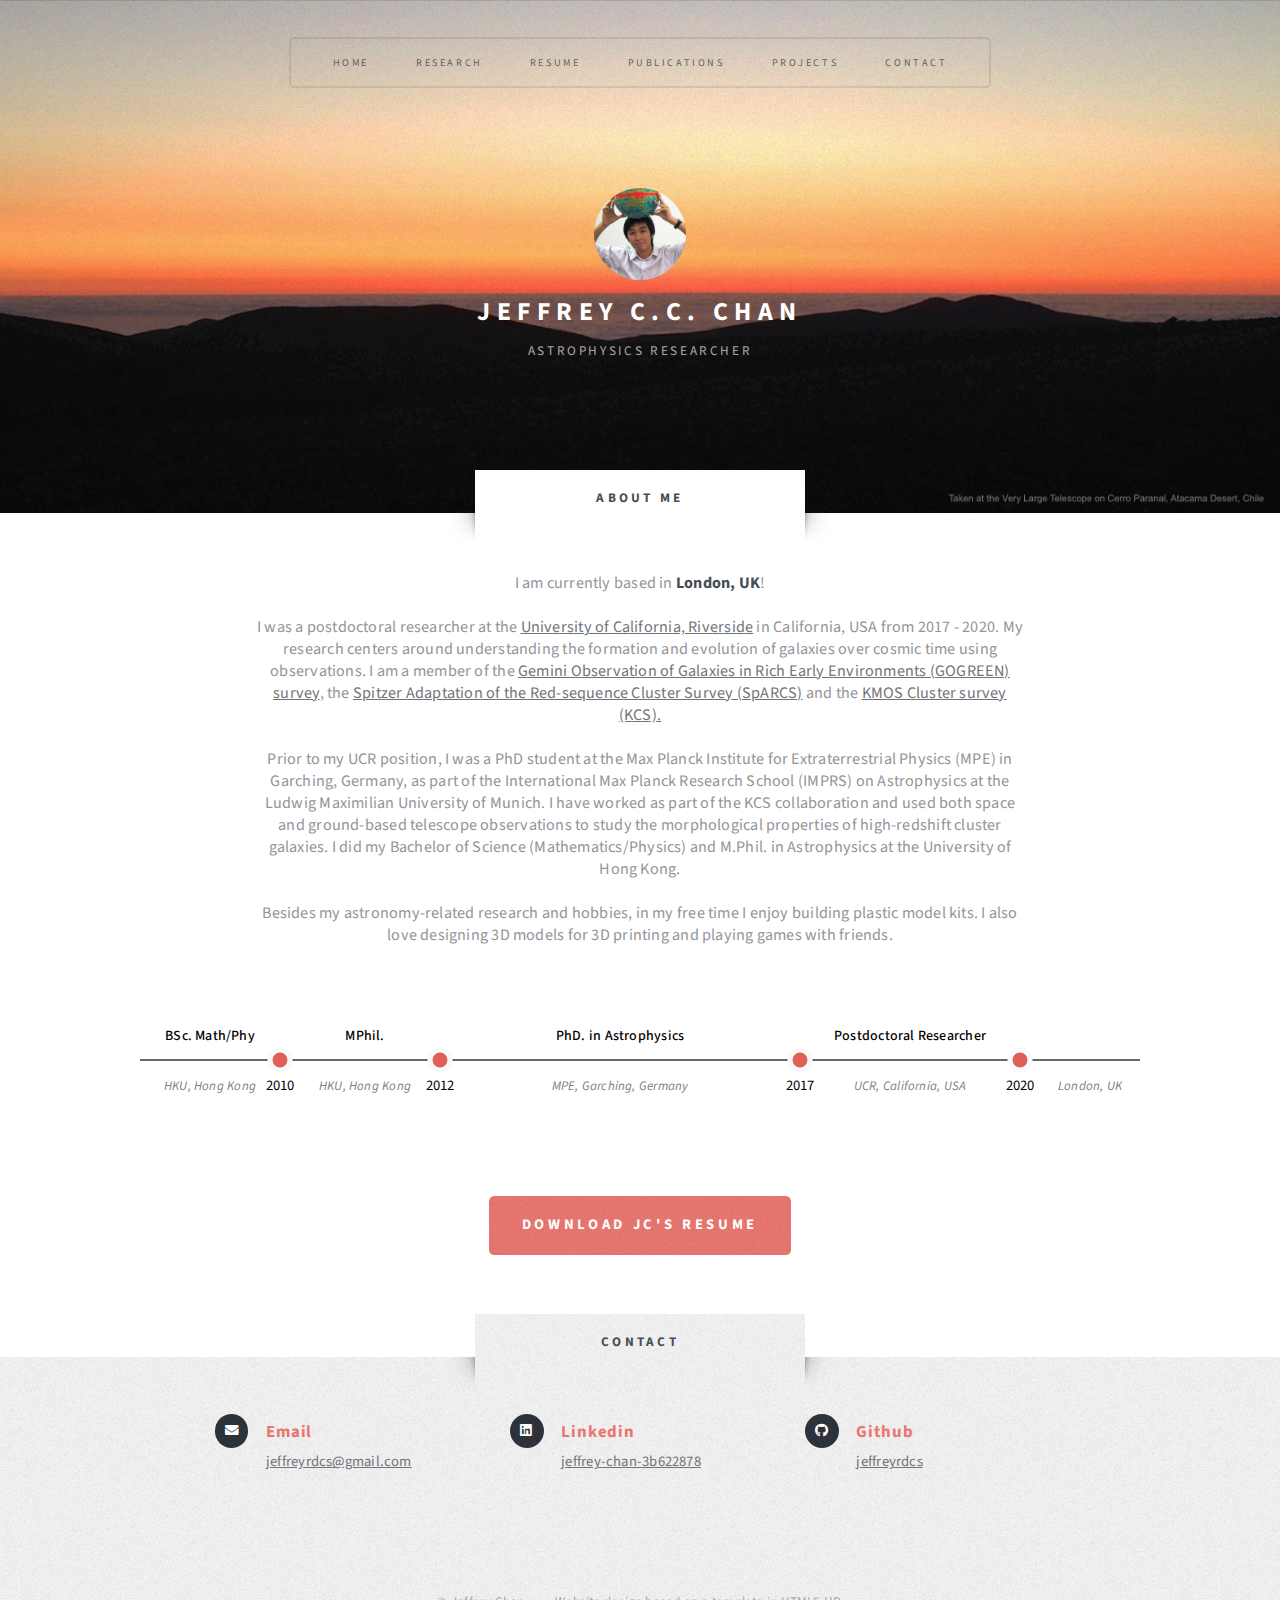
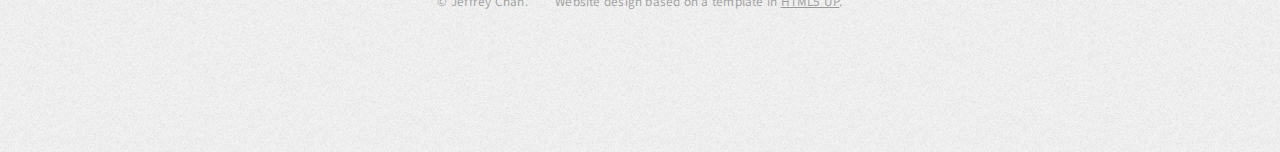
==== commit a7f77620: "Added projects" ====
--- a/index.html
+++ b/index.html
@@ -35,21 +35,26 @@
 									<a href="research.html">Research</a>
 									<ul>
 										<li><a href="research.html#research_intro">Overview</a></li>
+										<li><a href="research.html#research_passdisk">Excess of quiescent disky galaxies in clusters</a></li>
 										<li><a href="research.html#research_faintrs">Faint red-sequence galaxies in clusters</a></li>
 										<li><a href="research.html#research_masssize">Structural properties of passive galaxies</a></li>
 										<li><a href="research.html#research_colorgrad">Color gradients of passive galaxies</a></li>
 										<li><a href="research.html#research_ngc1275">Kinematics of the optical nebula in NGC 1275</a></li>
 									</ul>
 								</li>
-								<li><a href="http://jeffreyrdcs.github.io/Resume_2021_J_Chan.pdf" target="_blank">Resume</a></li>
+								<li><a href="resume.html">Resume</a></li>
 								<li><a href="publications.html">Publications</a></li>
-<!-- 								<li><a href="portfolio.html">Portfolio</a></li> -->
+								<li><a href="projects.html">Projects</a>
+									<ul>
+										<li><a href="projects.html#projects_rdpass_gui">RD Pass - Password Manager Application</a></li>
+										<li><a href="projects.html#projects_stockvcpscreener">Daily Stock Market Analysis Report Dashboard</a></li>
+									</ul>
+								</li>
 								<li><a href="#contact">Contact</a></li>
 							</ul>
 						</nav>
 
 				</section>
-
 
 
 
@@ -57,20 +62,20 @@
 				<section id="intro" class="wrapper style2">
 					<div class="title">About Me</div>
 					<div class="container">
-						<p class="style3"> I am currently based in <b>London, UK</b>! </p><br>
+						<p class="style3"> I am currently based in <b>London, UK</b>!</p><br>
 
 						<p class="style3">I was a postdoctoral researcher at the <a href="https://astro.ucr.edu/members/postdocs/" target="_blank">University of California, Riverside</a> in California, USA from 2017 - 2020. My research centers around understanding the formation and evolution of galaxies over cosmic time using observations.
-<!-- I am predominantly studying the effect of environment on galaxies in high-redshift galaxy clusters.  -->
+			<!-- I am predominantly studying the effect of environment on galaxies in high-redshift galaxy clusters.  -->
 						I am a member of the
 						<a href="http://gogreensurvey.ca/" target="_blank">Gemini Observation of Galaxies in Rich Early Environments (GOGREEN) survey</a>, the <a href="https://faculty.ucr.edu/~gillianw/SpARCS/index.html" target="_blank">Spitzer Adaptation of the Red-sequence Cluster Survey (SpARCS)</a> and the <a href="https://ui.adsabs.harvard.edu/abs/2016ASPC..507..281H/abstract">KMOS Cluster survey (KCS).</a></p>
 						<br>
 						<p class="style3">Prior to my UCR position, I was a PhD student at the Max Planck Institute for Extraterrestrial Physics (MPE) in Garching, Germany, as part of the International Max Planck Research School (IMPRS) on Astrophysics at the Ludwig Maximilian University of Munich. I have worked as part of the KCS collaboration and used both space and ground-based telescope observations to study the morphological properties of high-redshift cluster galaxies. I did my Bachelor of Science (Mathematics/Physics) and M.Phil. in Astrophysics at the University of Hong Kong.</p>
-<!-- 					 and worked on several research projects supervised by Dr. Jeremy Lim, such as studying the structure of the spectacular filamentary nebula of NGC 1275, the brightest central galaxy of the Perseus cluster. -->
+			<!-- 					 and worked on several research projects supervised by Dr. Jeremy Lim, such as studying the structure of the spectacular filamentary nebula of NGC 1275, the brightest central galaxy of the Perseus cluster. -->
 						<br>
 						<p class="style3">Besides my astronomy-related research and hobbies, in my free time I enjoy building plastic model kits. I also love designing 3D models for 3D printing and playing games with friends.</p>
 					</div>
 
-				    <div class="row hide-if-small" style="padding-top: 5%">
+				    <div class="row hide-small" style="padding-top: 5%">
 						<div class="col-12 text-center">
 							<svg width="1000" height="100">
 								<line x1="0" y1="50" x2="1000" y2="50" style="stroke:Dimgray; stroke-width:2" />
--- a/assets/css/main.css
+++ b/assets/css/main.css
@@ -1668,6 +1668,12 @@
 			margin: 0 0 2em 0;
 		}
 
+		.image.proj_list1 {
+			display: inline-block;
+			width: 105%;
+			margin: 0 -2em 0em -2em;
+		}
+
 		.image.avatar {
 			border-radius: 100%;
 		}
@@ -1680,6 +1686,36 @@
 				border-radius: 100%;
 				width: 100%;
 			}
+
+/* tag */
+	.tag {
+		display: inline-block;
+		background: #444;
+		text-align: center;
+		text-transform: uppercase;
+		font-weight: 600;
+		letter-spacing: 0.25em;
+		text-decoration: none;
+		border-radius: 0.35em;
+		border: 0;
+		outline: 0;
+		padding: 0 2em 0 2em;
+		font-size: 0.9em;
+		min-width: 7.5em;
+		height: 2.25em;
+		line-height: 2.25em;
+	}
+
+		.tag.style1 {
+			background: #f88780 url("images/overlay.png");   /*#f98780  d96760*/
+			color: #fff;
+		}
+
+		.tag.style2 {
+			background: #fde3e1;
+			color: #606167;
+/*			box-shadow: inset 0px 0px 2px 0px #a0a1a7;     /*  #606167   #202127*/*/
+		}
 
 /* Button */
 
@@ -1884,13 +1920,36 @@
 		}
 
 /* Journey bar */
-	@media only screen and (max-width: 1026px) {
-	    .hide-if-small {
+	@media only screen and (max-width: 1024px) {
+	    .hide-small {
 	        display: none;
 	    }
 	}
 
-
+/* HR */
+	.redmargin {
+		margin: 0.75em 0 -3.75em 0;
+	}
+	.redmargin2 {
+		margin: 0.75em 0 -6.0em 0;
+	}
+	.redmargin3 {
+		margin: -2em 0 -2em 0;
+	}
+
+/* For embedded PDF */
+	.embpdf {
+	    margin: 0em 0 5em 0;
+	    width: 800px;
+	    height: 1160px;
+	}
+	@media only screen and (max-width: 500px) {
+		.embpdf {
+		    margin: 0em 0 5em 0;
+		    width: 500px;
+		    height: 720px;
+		}
+	}
 /* Feature List */
 
 	.feature-list {
@@ -1992,12 +2051,12 @@
 
 		.box header.style1 {
 			position: relative;
-			margin: -0.5em 0 0 0;
+			margin: -1.5em 0 0 0;
 			padding-top: 0;
 		}
 
 	.box h2 {
-		margin: 0 0 0.75em 0;
+		margin: 0 0 0.5em 0;
 		font-size: 1.15em;
 		letter-spacing: 0.05em;
 	}
@@ -2023,7 +2082,7 @@
 
 	.wrapper {
 		position: relative;
-		padding: 6em 0 9em 0;
+		padding: 6em 0 6em 0;
 	}
 
 		.wrapper .title {
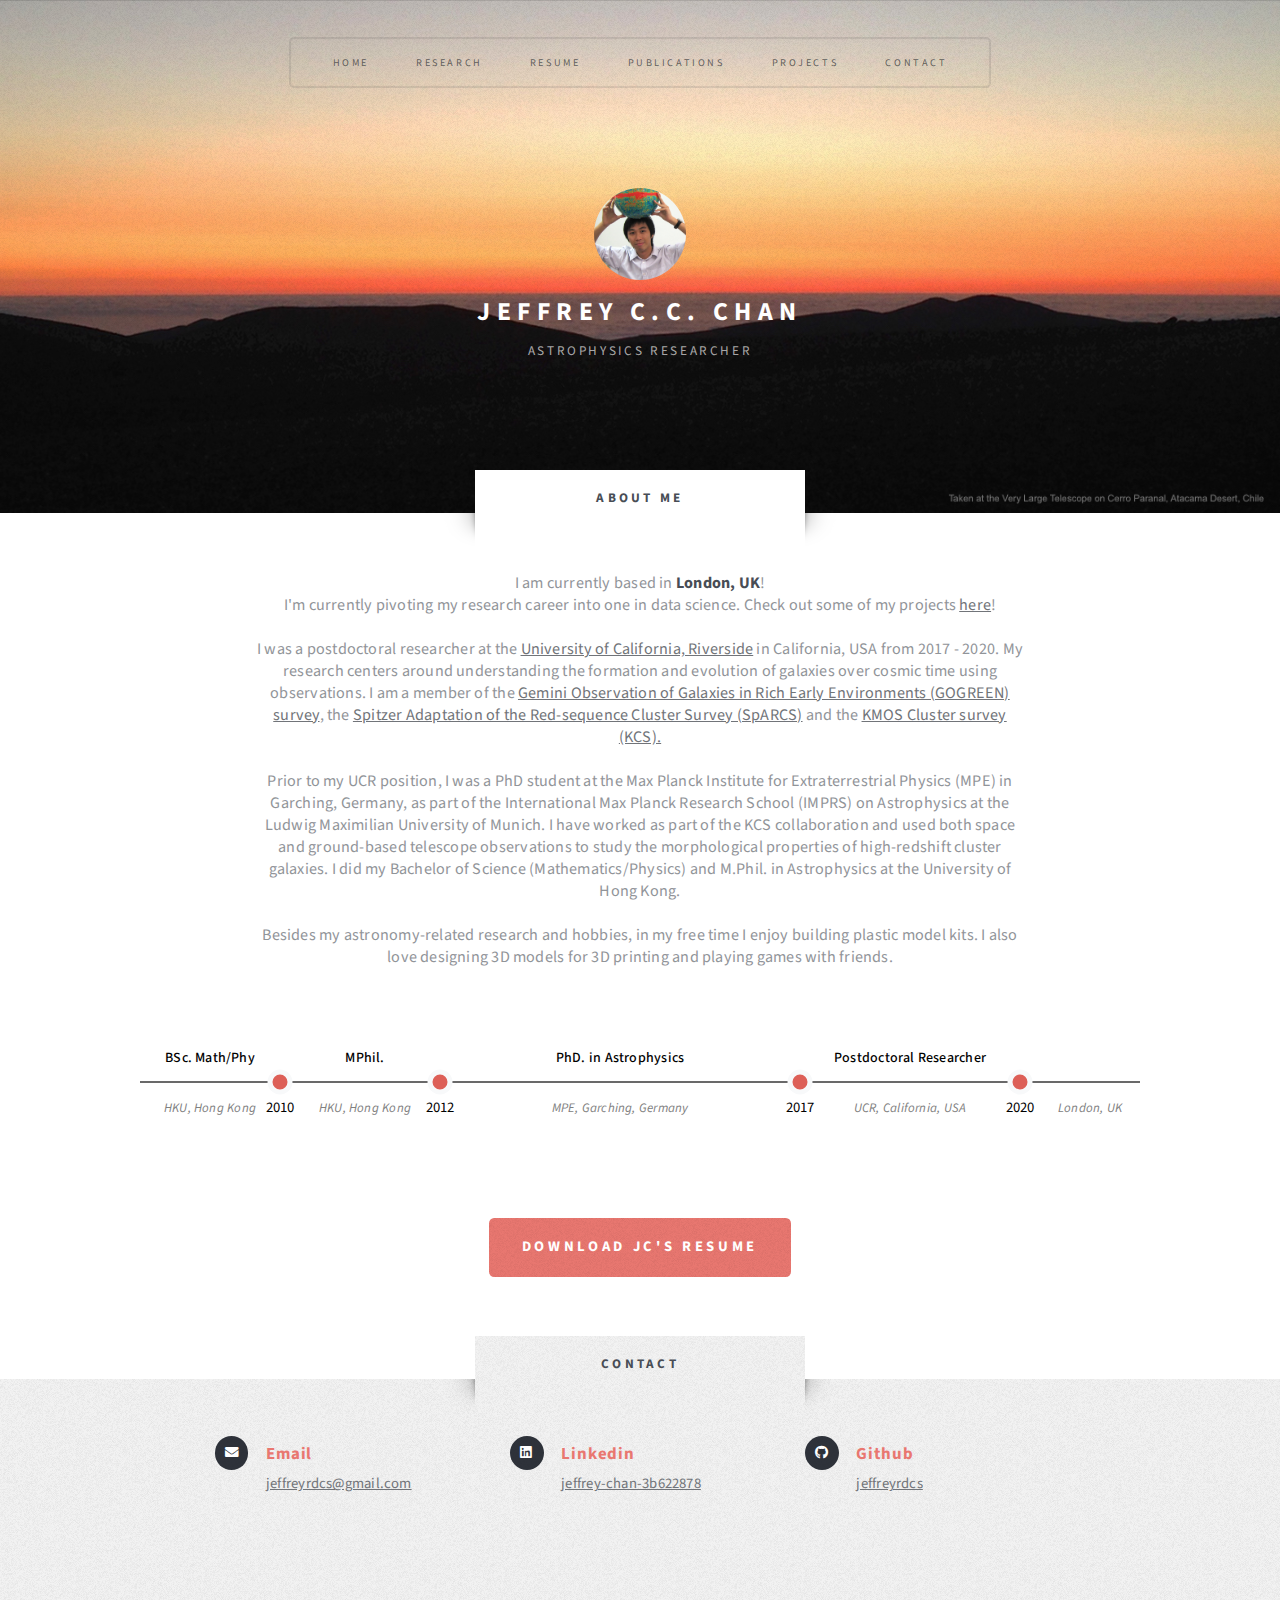
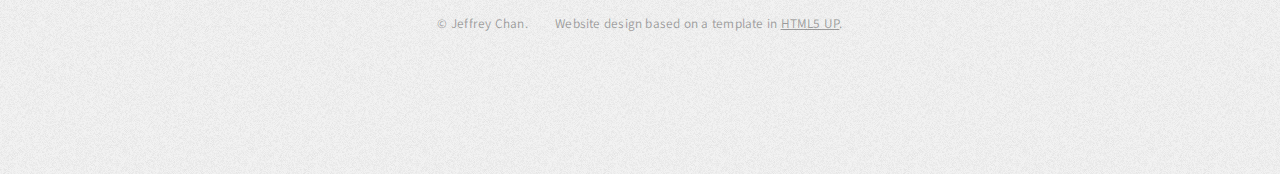
==== commit c7d4eea5: "Updated projects" ====
--- a/index.html
+++ b/index.html
@@ -62,8 +62,8 @@
 				<section id="intro" class="wrapper style2">
 					<div class="title">About Me</div>
 					<div class="container">
-						<p class="style3"> I am currently based in <b>London, UK</b>!</p><br>
-
+						<p class="style3"> I am currently based in <b>London, UK</b>! <br>I'm currently pivoting my research career into one in data science. Check out some of my projects <a href="projects.html">here</a>!</p>
+						<br>
 						<p class="style3">I was a postdoctoral researcher at the <a href="https://astro.ucr.edu/members/postdocs/" target="_blank">University of California, Riverside</a> in California, USA from 2017 - 2020. My research centers around understanding the formation and evolution of galaxies over cosmic time using observations.
 			<!-- I am predominantly studying the effect of environment on galaxies in high-redshift galaxy clusters.  -->
 						I am a member of the
--- a/assets/css/main.css
+++ b/assets/css/main.css
@@ -1688,7 +1688,7 @@
 			}
 
 /* tag */
-	.tag {
+	.projtag {
 		display: inline-block;
 		background: #444;
 		text-align: center;
@@ -1706,12 +1706,12 @@
 		line-height: 2.25em;
 	}
 
-		.tag.style1 {
+		.projtag.style1 {
 			background: #f88780 url("images/overlay.png");   /*#f98780  d96760*/
 			color: #fff;
 		}
 
-		.tag.style2 {
+		.projtag.style2 {
 			background: #fde3e1;
 			color: #606167;
 /*			box-shadow: inset 0px 0px 2px 0px #a0a1a7;     /*  #606167   #202127*/*/
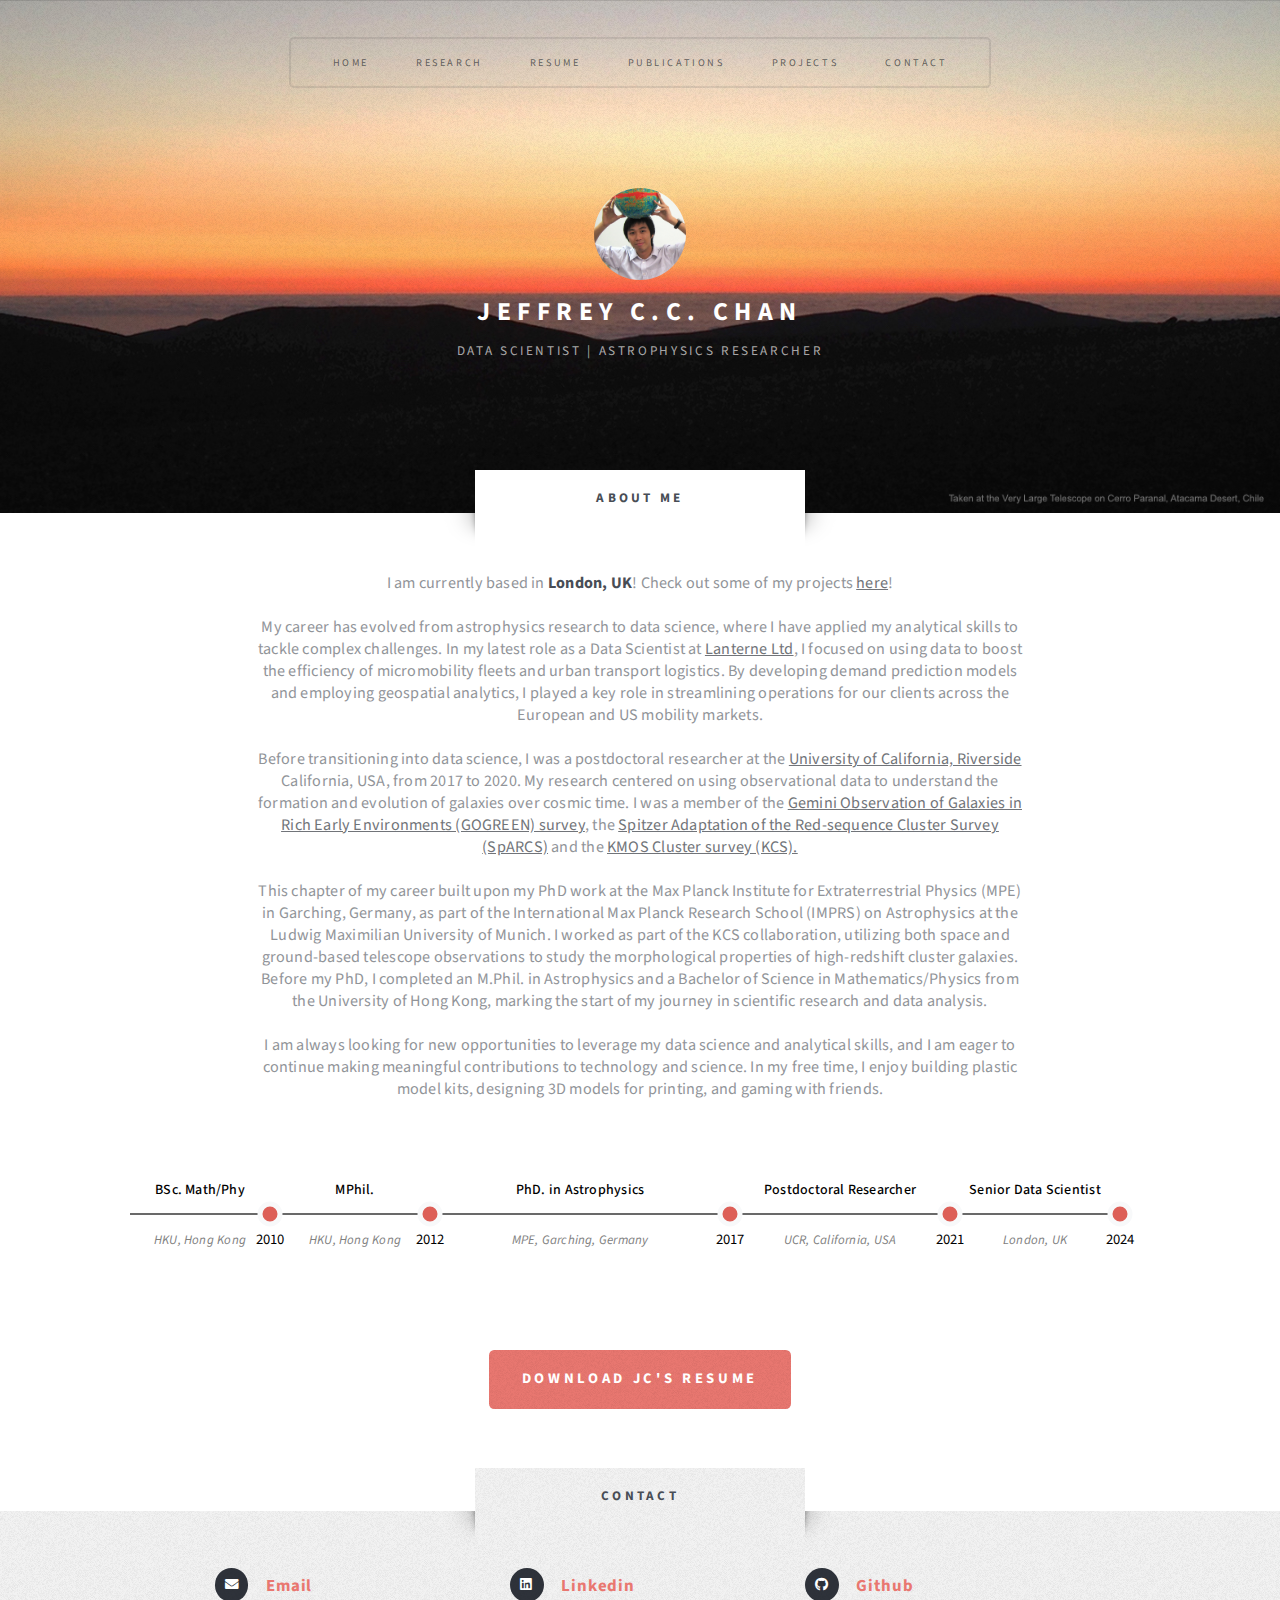
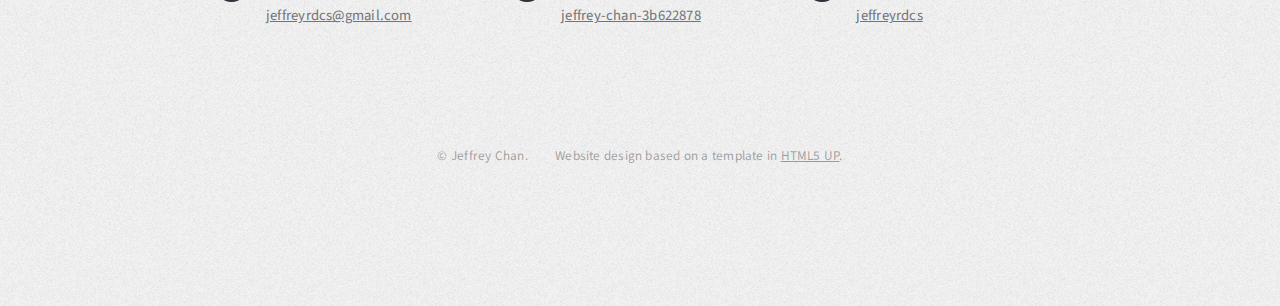
==== commit 800e7fbe: "Update website, CV" ====
--- a/index.html
+++ b/index.html
@@ -23,7 +23,7 @@
 						<div id="logo">
 							<a href="https://jeffreyccchan.com/" class="image avatar"><img src="images/jchan_weblogo.jpg" alt="" /></a>
 							<h1><a href="index.html">Jeffrey C.C. Chan</a></h1>
-							<p>Astrophysics Researcher</p>
+							<p>Data Scientist | Astrophysics Researcher</p>
 <!--                             <p>University of California, Riverside</p> -->
 						</div>
 
@@ -62,22 +62,23 @@
 				<section id="intro" class="wrapper style2">
 					<div class="title">About Me</div>
 					<div class="container">
-						<p class="style3"> I am currently based in <b>London, UK</b>! <br>I'm currently pivoting my research career into one in data science. Check out some of my projects <a href="projects.html">here</a>!</p>
-						<br>
-						<p class="style3">I was a postdoctoral researcher at the <a href="https://astro.ucr.edu/members/postdocs/" target="_blank">University of California, Riverside</a> in California, USA from 2017 - 2020. My research centers around understanding the formation and evolution of galaxies over cosmic time using observations.
+						<p class="style3"> I am currently based in <b>London, UK</b>! Check out some of my projects <a href="projects.html">here</a>!</p>
+						<br>
+						<p class="style3"> My career has evolved from astrophysics research to data science, where I have applied my analytical skills to tackle complex challenges. In my latest role as a Data Scientist at <a href="https://lanterne.ai/">Lanterne Ltd</a>, I focused on using data to boost the efficiency of micromobility fleets and urban transport logistics. By developing demand prediction models and employing geospatial analytics, I played a key role in streamlining operations for our clients across the European and US mobility markets.</p>
+						<br>
+						<p class="style3"> Before transitioning into data science, I was a postdoctoral researcher at the <a href="https://astro.ucr.edu/members/postdocs/" target="_blank">University of California, Riverside</a>  California, USA, from 2017 to 2020. My research centered on using observational data to understand the formation and evolution of galaxies over cosmic time.
 			<!-- I am predominantly studying the effect of environment on galaxies in high-redshift galaxy clusters.  -->
-						I am a member of the
+						 I was a member of the
 						<a href="http://gogreensurvey.ca/" target="_blank">Gemini Observation of Galaxies in Rich Early Environments (GOGREEN) survey</a>, the <a href="https://faculty.ucr.edu/~gillianw/SpARCS/index.html" target="_blank">Spitzer Adaptation of the Red-sequence Cluster Survey (SpARCS)</a> and the <a href="https://ui.adsabs.harvard.edu/abs/2016ASPC..507..281H/abstract">KMOS Cluster survey (KCS).</a></p>
 						<br>
-						<p class="style3">Prior to my UCR position, I was a PhD student at the Max Planck Institute for Extraterrestrial Physics (MPE) in Garching, Germany, as part of the International Max Planck Research School (IMPRS) on Astrophysics at the Ludwig Maximilian University of Munich. I have worked as part of the KCS collaboration and used both space and ground-based telescope observations to study the morphological properties of high-redshift cluster galaxies. I did my Bachelor of Science (Mathematics/Physics) and M.Phil. in Astrophysics at the University of Hong Kong.</p>
-			<!-- 					 and worked on several research projects supervised by Dr. Jeremy Lim, such as studying the structure of the spectacular filamentary nebula of NGC 1275, the brightest central galaxy of the Perseus cluster. -->
-						<br>
-						<p class="style3">Besides my astronomy-related research and hobbies, in my free time I enjoy building plastic model kits. I also love designing 3D models for 3D printing and playing games with friends.</p>
+						<p class="style3"> This chapter of my career built upon my PhD work at the Max Planck Institute for Extraterrestrial Physics (MPE) in Garching, Germany, as part of the International Max Planck Research School (IMPRS) on Astrophysics at the Ludwig Maximilian University of Munich. I worked as part of the KCS collaboration, utilizing both space and ground-based telescope observations to study the morphological properties of high-redshift cluster galaxies. Before my PhD, I completed an M.Phil. in Astrophysics and a Bachelor of Science in Mathematics/Physics from the University of Hong Kong, marking the start of my journey in scientific research and data analysis.</p>
+						<br>
+						<p class="style3">I am always looking for new opportunities to leverage my data science and analytical skills, and I am eager to continue making meaningful contributions to technology and science. In my free time, I enjoy building plastic model kits, designing 3D models for printing, and gaming with friends.</p>
 					</div>
 
 				    <div class="row hide-small" style="padding-top: 5%">
 						<div class="col-12 text-center">
-							<svg width="1000" height="100">
+							<svg width="1020" height="100">
 								<line x1="0" y1="50" x2="1000" y2="50" style="stroke:Dimgray; stroke-width:2" />
 
 								<circle cx="140" cy="50" r="10" stroke="#f8f9fa" stroke-width="5" fill="#dd5f57" />
@@ -90,18 +91,22 @@
 								<text font-weight=500 font-size="14" text-anchor="middle" x="225" y="30">MPhil.</text>
 								<text style="font-style: italic" font-size="13" text-anchor="middle" x="225" y="80" fill="#808080">HKU, Hong Kong</text>
 
-								<circle cx="660" cy="50" r="10" stroke="#f8f9fa" stroke-width="5" fill="#dd5f57" />
-								<text text-anchor="middle" x="660" y="80" fill="black">2017</text>
-								<text font-weight=500 font-size="14" text-anchor="middle" x="480" y="30">PhD. in Astrophysics</text>
-								<text style="font-style: italic" font-size="13" text-anchor="middle" x="480" y="80" fill="#808080">MPE, Garching, Germany</text>
-
-								<circle cx="880" cy="50" r="10" stroke="#f8f9fa" stroke-width="5" fill="#dd5f57" />
-								<text text-anchor="middle" x="880" y="80" fill="black">2020</text>
-								<text font-weight=500 font-size="14" text-anchor="middle" x="770" y="30">Postdoctoral Researcher</text>
-								<text style="font-style: italic" font-size="13" text-anchor="middle" x="770" y="80" fill="#808080">UCR, California, USA</text>
-
-								<text font-weight=500 font-size="14" text-anchor="middle" x="950" y="30"></text>
-								<text style="font-style: italic" font-size="13" text-anchor="middle" x="950" y="80" fill="#808080">London, UK</text>
+								<circle cx="600" cy="50" r="10" stroke="#f8f9fa" stroke-width="5" fill="#dd5f57" />
+								<text text-anchor="middle" x="600" y="80" fill="black">2017</text>
+								<text font-weight=500 font-size="14" text-anchor="middle" x="450" y="30">PhD. in Astrophysics</text>
+								<text style="font-style: italic" font-size="13" text-anchor="middle" x="450" y="80" fill="#808080">MPE, Garching, Germany</text>
+
+								<circle cx="820" cy="50" r="10" stroke="#f8f9fa" stroke-width="5" fill="#dd5f57" />
+								<text text-anchor="middle" x="820" y="80" fill="black">2021</text>
+								<text font-weight=500 font-size="14" text-anchor="middle" x="710" y="30">Postdoctoral Researcher</text>
+								<text style="font-style: italic" font-size="13" text-anchor="middle" x="710" y="80" fill="#808080">UCR, California, USA</text>
+
+								<text font-weight=500 font-size="14" text-anchor="middle" x="905" y="30"></text>
+								<text font-weight=500 font-size="14" text-anchor="middle" x="905" y="30">Senior Data Scientist</text>
+								<text style="font-style: italic" font-size="13" text-anchor="middle" x="905" y="80" fill="#808080">London, UK</text>
+
+								<circle cx="990" cy="50" r="10" stroke="#f8f9fa" stroke-width="5" fill="#dd5f57" />
+								<text text-anchor="middle" x="990" y="80" fill="black">2024</text>
 				          </svg>
 				    </div>
 
